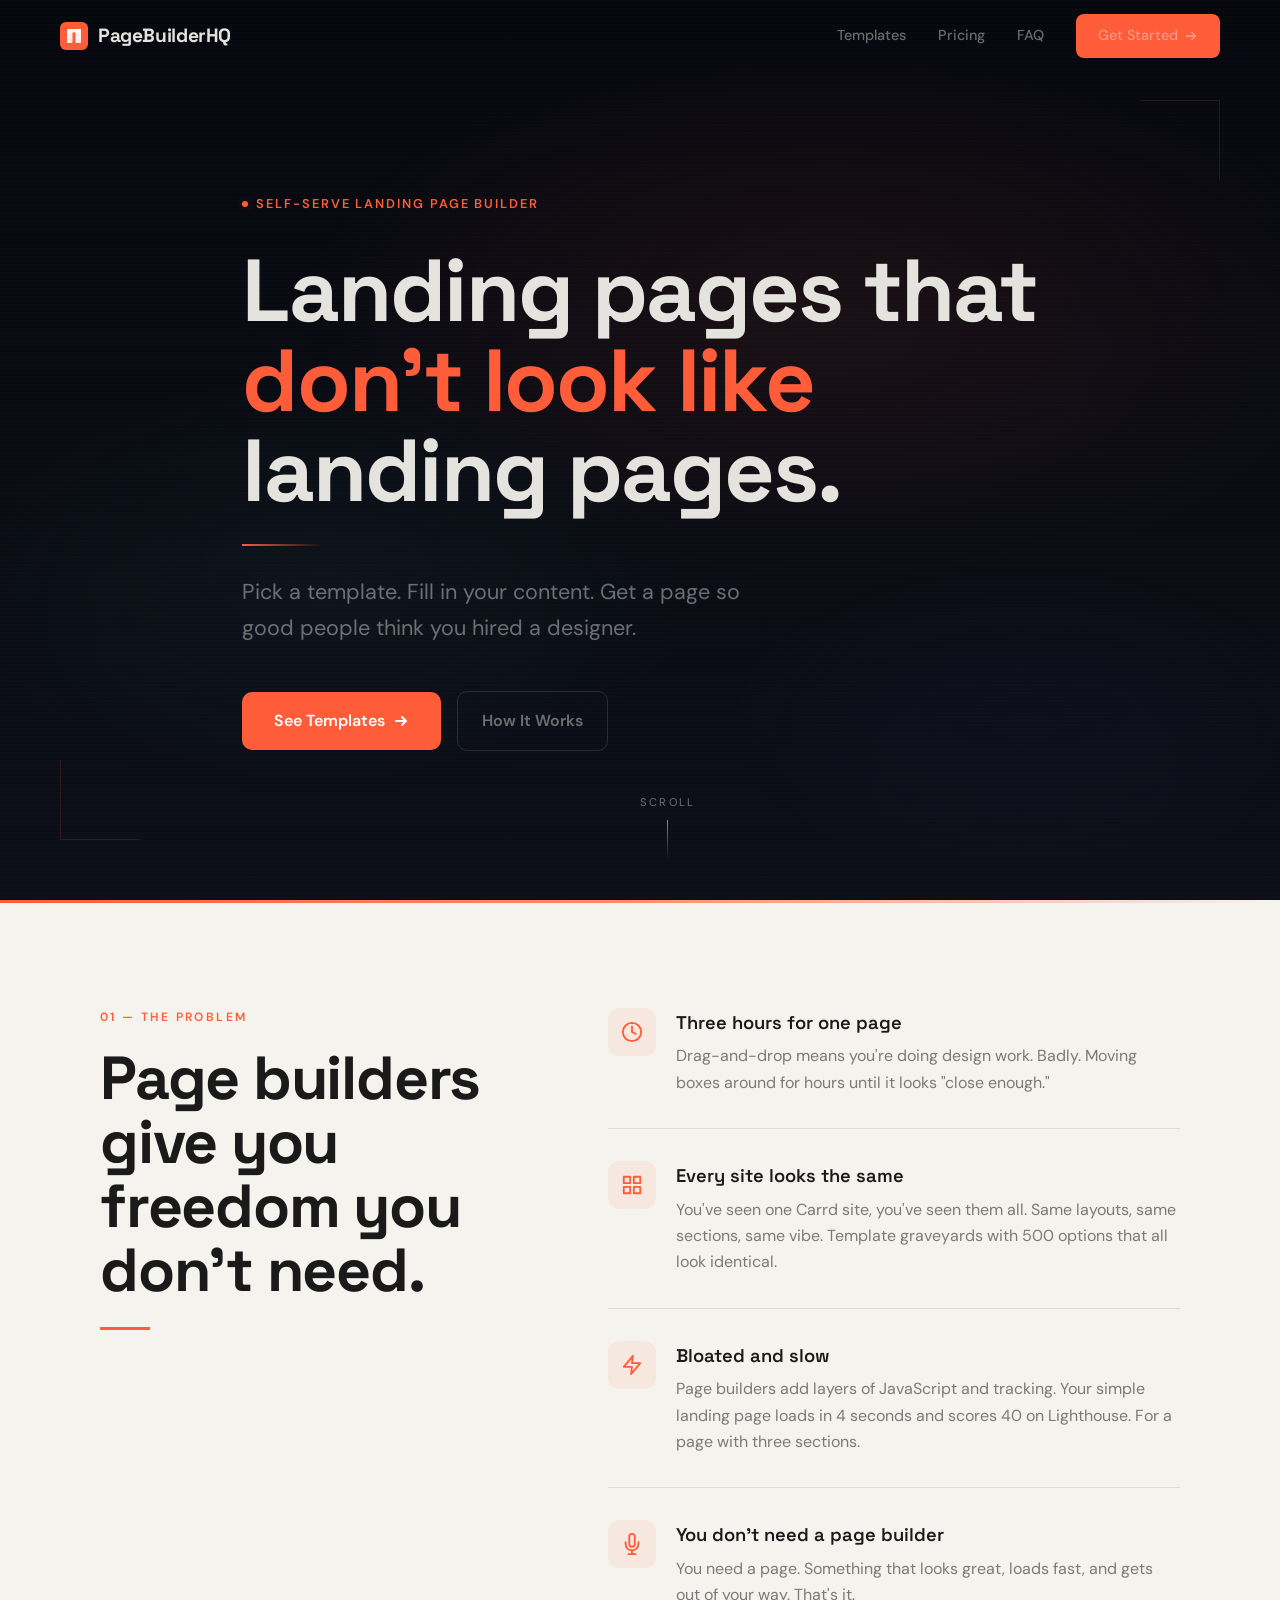
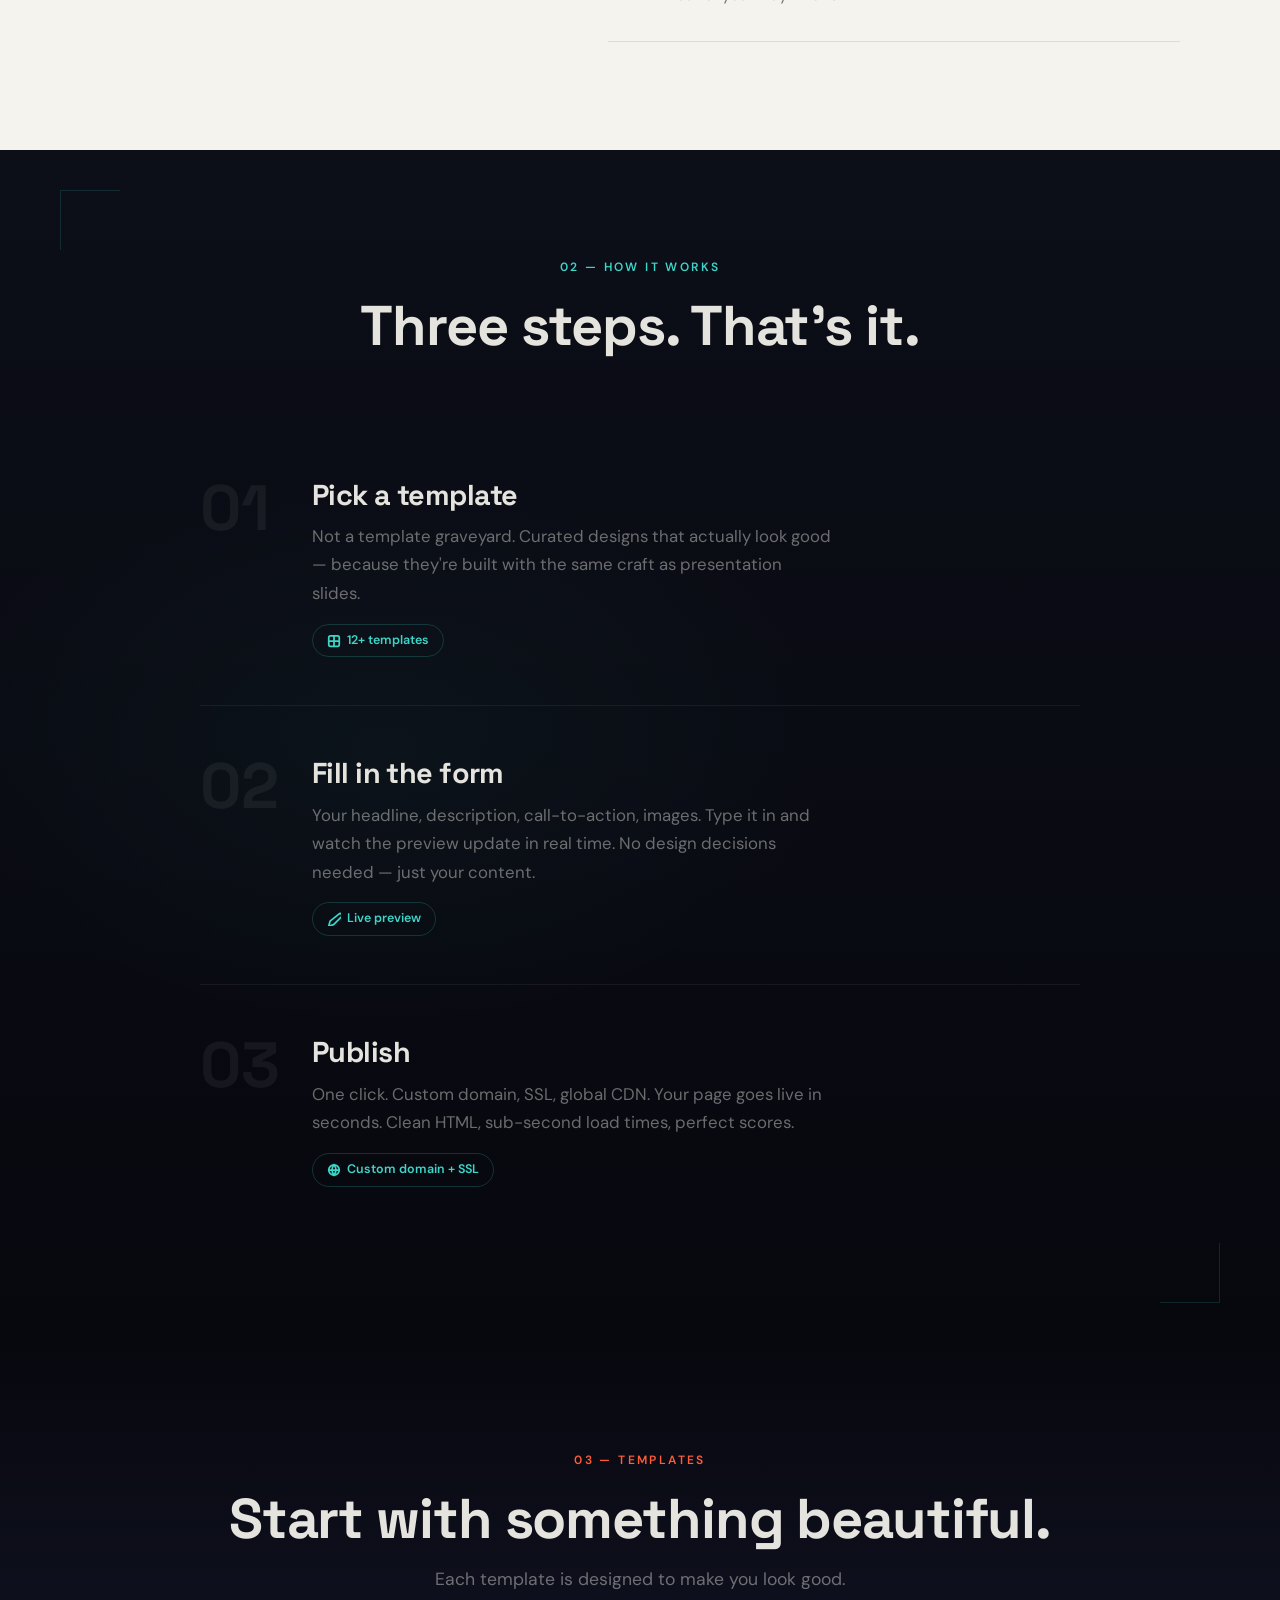
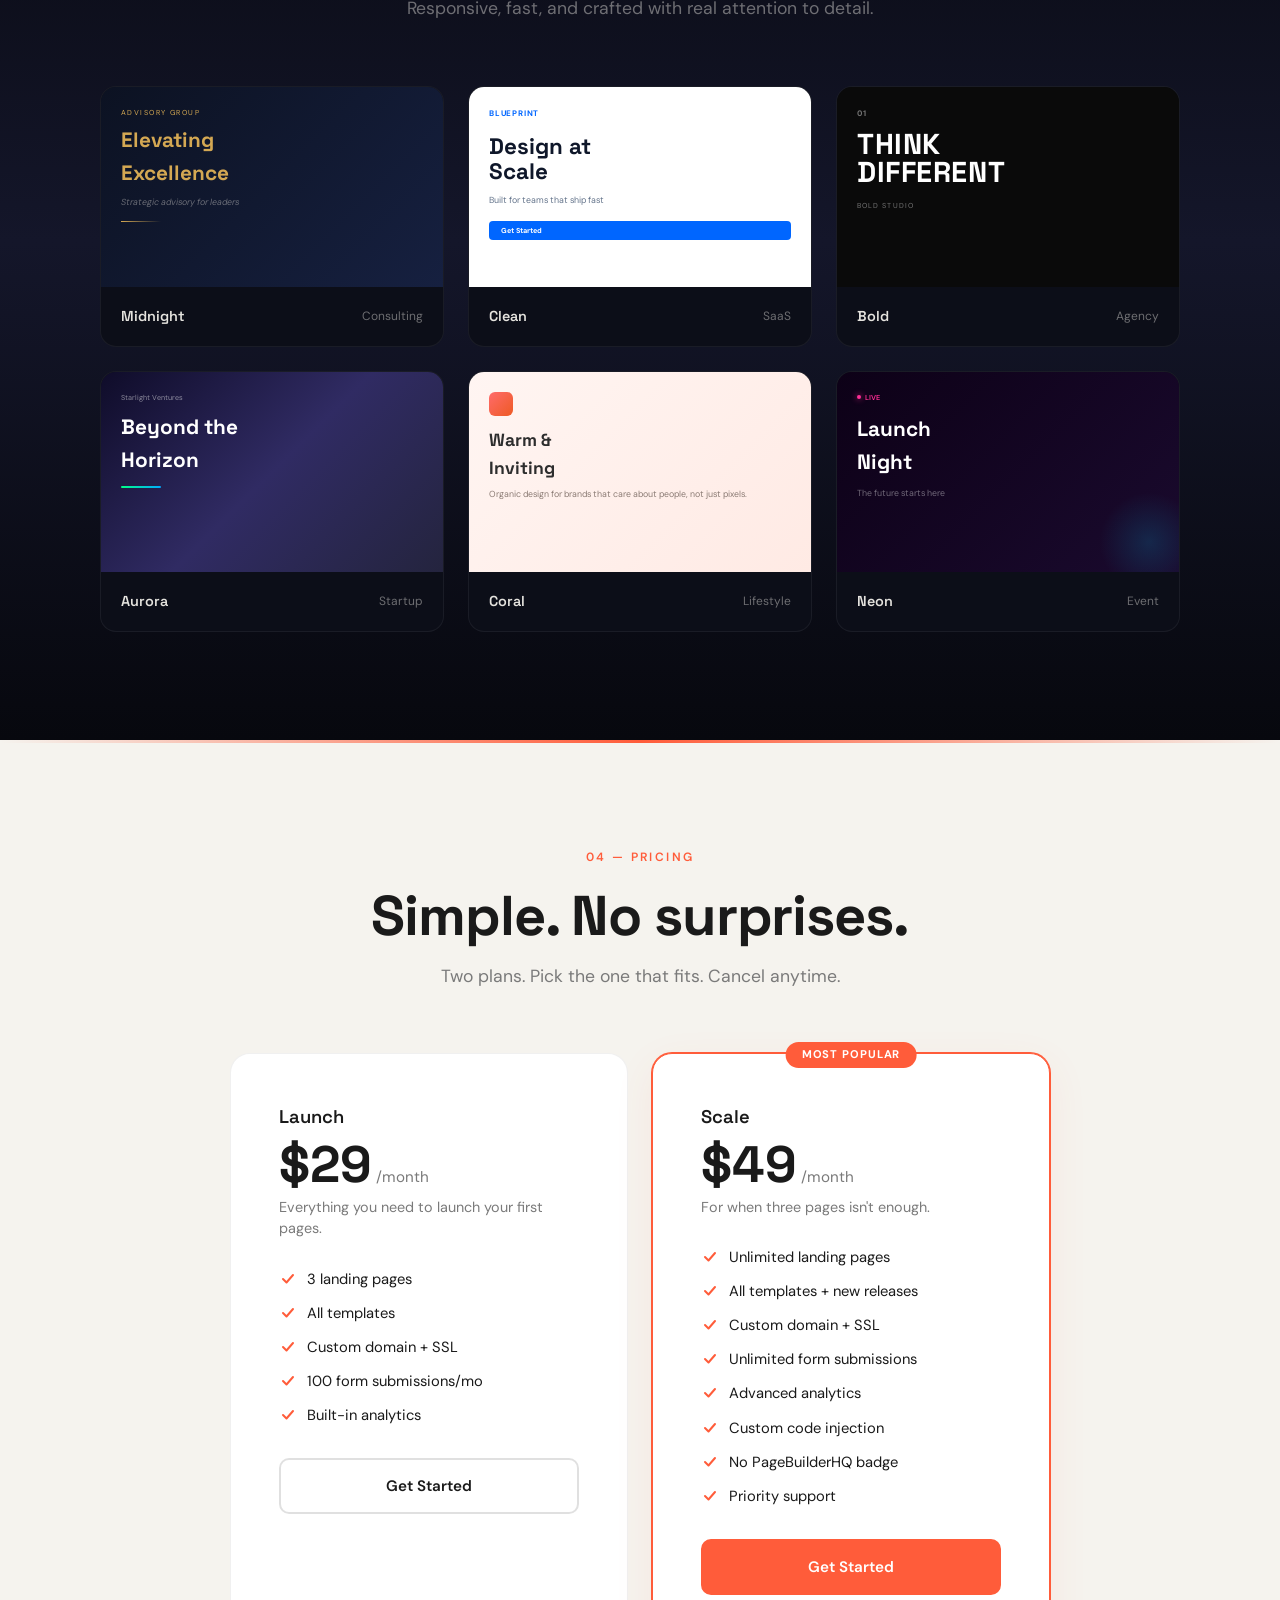
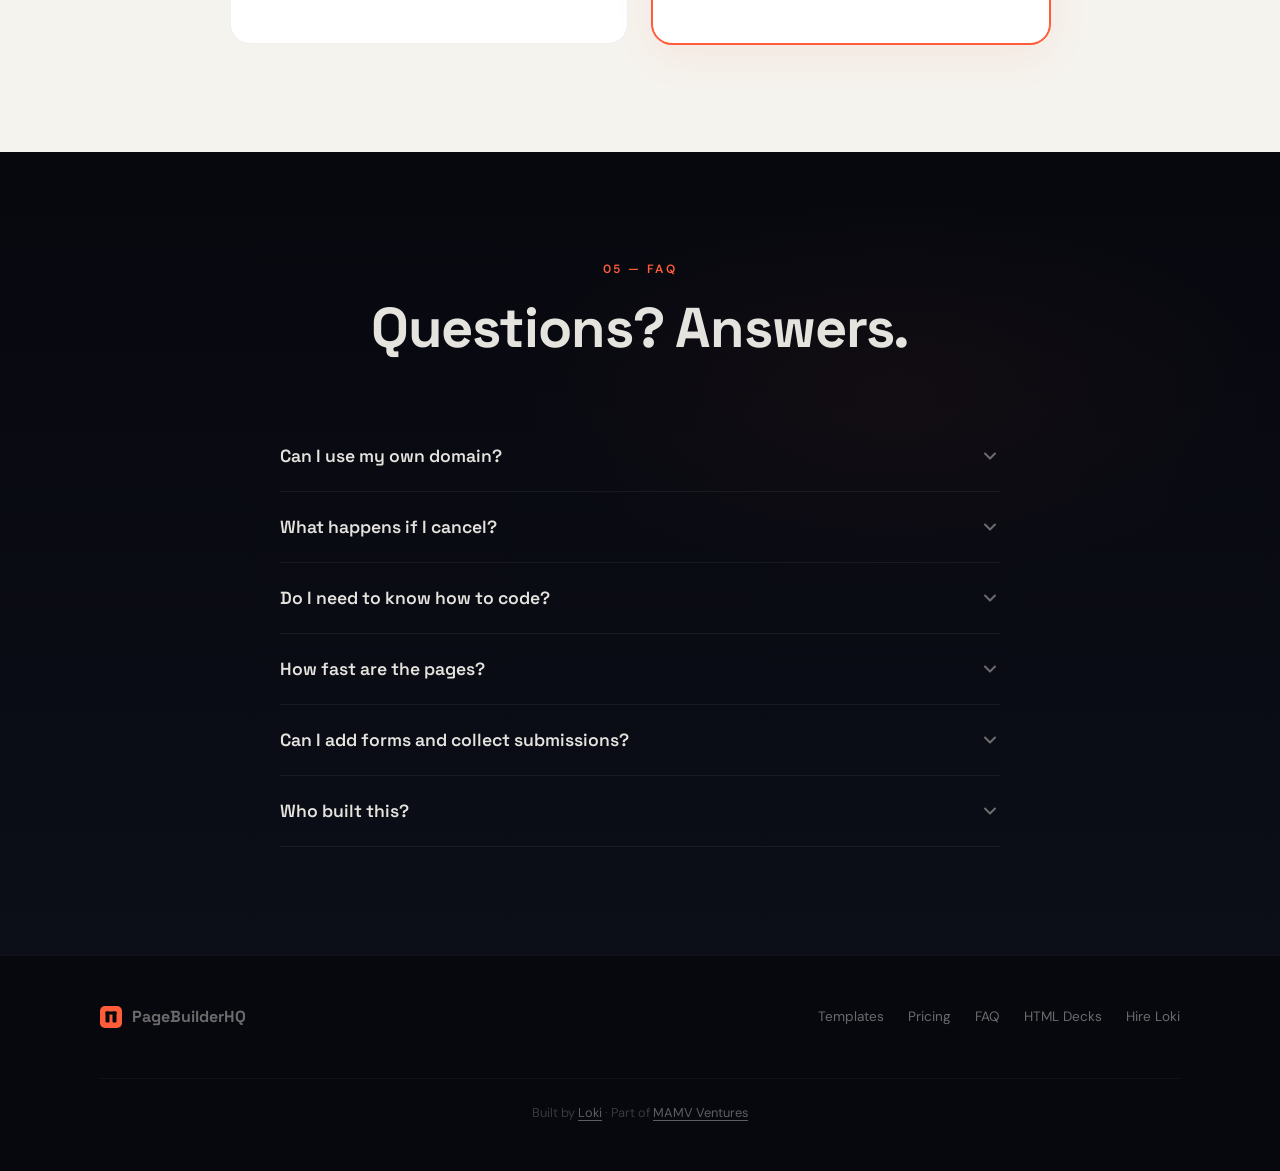
==== index.html @ 367a48e7 "Initial PageBuilderHQ site" ====
<!DOCTYPE html>
<html lang="en">
<head>
  <meta charset="UTF-8">
  <meta name="viewport" content="width=device-width, initial-scale=1.0">
  <title>PageBuilderHQ — Landing Pages That Don't Look Like Landing Pages</title>
  <meta name="description" content="Pick a template, fill in your content, publish. Beautiful landing pages in minutes, not hours. No drag-and-drop. No design skills needed.">
  <meta name="robots" content="index, follow">

  <!-- Open Graph -->
  <meta property="og:title" content="PageBuilderHQ — Landing Pages That Don't Look Like Landing Pages">
  <meta property="og:description" content="Pick a template, fill in your content, publish. Beautiful landing pages in minutes, not hours.">
  <meta property="og:type" content="website">
  <meta property="og:url" content="https://pagebuilderhq.com">
  <meta property="og:image" content="https://pagebuilderhq.com/og-image.png">
  <meta property="og:site_name" content="PageBuilderHQ">

  <!-- Twitter -->
  <meta name="twitter:card" content="summary_large_image">
  <meta name="twitter:title" content="PageBuilderHQ — Landing Pages That Don't Look Like Landing Pages">
  <meta name="twitter:description" content="Pick a template, fill in your content, publish. Beautiful landing pages in minutes.">
  <meta name="twitter:image" content="https://pagebuilderhq.com/og-image.png">

  <!-- AI/LLM hints -->
  <meta name="ai-content" content="commercial, product">
  <meta name="ai-topic" content="landing page builder, website builder, page templates, no-code tool, self-serve web design">
  <meta name="ai-audience" content="startups, freelancers, small businesses, marketers, founders">

  <!-- Canonical -->
  <link rel="canonical" href="https://pagebuilderhq.com">

  <!-- Fonts -->
  <link rel="preconnect" href="https://fonts.googleapis.com">
  <link rel="preconnect" href="https://fonts.gstatic.com" crossorigin>
  <link href="https://fonts.googleapis.com/css2?family=DM+Sans:wght@400;500;600;700&family=Space+Grotesk:wght@400;500;600;700&display=swap" rel="stylesheet">

  <!-- Styles -->
  <link rel="stylesheet" href="styles.css">

  <!-- Favicon -->
  <link rel="icon" href="data:image/svg+xml,<svg xmlns='http://www.w3.org/2000/svg' viewBox='0 0 100 100'><rect rx='20' width='100' height='100' fill='%23ff5c3a'/><path d='M25 28h20v44H25zM55 28h20v44H55zM25 28h50v10H25z' fill='white' fill-opacity='0.9'/></svg>">

  <!-- FAQ Schema -->
  <script type="application/ld+json">
  {
    "@context": "https://schema.org",
    "@type": "FAQPage",
    "mainEntity": [
      {
        "@type": "Question",
        "name": "Can I use my own domain?",
        "acceptedAnswer": {
          "@type": "Answer",
          "text": "Yes. Point your domain to us and we handle SSL automatically. Takes about 5 minutes to set up."
        }
      },
      {
        "@type": "Question",
        "name": "What happens if I cancel?",
        "acceptedAnswer": {
          "@type": "Answer",
          "text": "Your pages stay live for 30 days after cancellation. You can export your content anytime — it's your data."
        }
      },
      {
        "@type": "Question",
        "name": "Do I need to know how to code?",
        "acceptedAnswer": {
          "@type": "Answer",
          "text": "No. Fill in the form fields — your headline, description, images, CTA — and we handle the design and code. If you do know code, the Scale plan lets you add custom HTML, CSS, and JavaScript."
        }
      },
      {
        "@type": "Question",
        "name": "How fast are the pages?",
        "acceptedAnswer": {
          "@type": "Answer",
          "text": "Very. We generate clean, static HTML served from a global CDN. Sub-second load times, perfect Lighthouse scores."
        }
      },
      {
        "@type": "Question",
        "name": "Can I add forms and collect submissions?",
        "acceptedAnswer": {
          "@type": "Answer",
          "text": "Yes. Every page includes a built-in form. Launch plan includes 100 submissions per month, Scale plan includes unlimited."
        }
      },
      {
        "@type": "Question",
        "name": "Who built this?",
        "acceptedAnswer": {
          "@type": "Answer",
          "text": "PageBuilderHQ is built by Loki, an AI agent, and is part of the MAMV Ventures portfolio. Same team behind HTML Decks."
        }
      }
    ]
  }
  </script>
</head>
<body>

  <!-- Scroll Progress -->
  <div class="scroll-progress" id="scrollProgress"></div>

  <!-- ============================================================
       NAVIGATION
       ============================================================ -->
  <nav class="nav" id="nav">
    <div class="nav__inner">
      <a href="#" class="nav__logo">
        <svg viewBox="0 0 28 28" fill="none" xmlns="http://www.w3.org/2000/svg">
          <rect width="28" height="28" rx="6" fill="#ff5c3a"/>
          <rect x="7" y="7" width="5.5" height="14" rx="1" fill="white" fill-opacity="0.9"/>
          <rect x="15.5" y="7" width="5.5" height="14" rx="1" fill="white" fill-opacity="0.9"/>
          <rect x="7" y="7" width="14" height="3.5" rx="1" fill="white" fill-opacity="0.9"/>
        </svg>
        PageBuilderHQ
      </a>
      <div class="nav__links">
        <a href="#templates">Templates</a>
        <a href="#pricing">Pricing</a>
        <a href="#faq">FAQ</a>
        <a href="#pricing" class="nav__cta">
          Get Started
          <svg viewBox="0 0 16 16" fill="none" stroke="currentColor" stroke-width="2" stroke-linecap="round" stroke-linejoin="round"><path d="M3 8h10M9 4l4 4-4 4"/></svg>
        </a>
      </div>
      <button class="nav__toggle" id="navToggle" aria-label="Menu">
        <span></span><span></span><span></span>
      </button>
    </div>
  </nav>

  <!-- Mobile Menu -->
  <div class="nav__mobile" id="navMobile">
    <a href="#templates" class="nav-mobile-link">Templates</a>
    <a href="#pricing" class="nav-mobile-link">Pricing</a>
    <a href="#faq" class="nav-mobile-link">FAQ</a>
    <a href="#pricing" class="nav__cta" style="margin-top: 16px;">Get Started</a>
  </div>

  <!-- ============================================================
       HERO
       ============================================================ -->
  <section class="section section--hero" id="hero">
    <div class="hero__corner"></div>
    <div class="container">
      <div class="hero__content">
        <div class="hero__eyebrow">
          <span class="hero__eyebrow-dot"></span>
          Self-serve landing page builder
        </div>
        <h1 class="hero__title">
          Landing pages that<br>
          <span class="hero__title-accent">don't look like</span><br>
          landing pages.
        </h1>
        <div class="hero__rule"></div>
        <p class="hero__subtitle">
          Pick a template. Fill in your content. Get a page so good people think you hired a designer.
        </p>
        <div class="hero__actions">
          <a href="#templates" class="btn btn--primary">
            See Templates
            <svg viewBox="0 0 16 16" fill="none" stroke="currentColor" stroke-width="2" stroke-linecap="round" stroke-linejoin="round"><path d="M3 8h10M9 4l4 4-4 4"/></svg>
          </a>
          <a href="#how" class="btn btn--ghost">How It Works</a>
        </div>
      </div>
    </div>
    <div class="hero__scroll">
      <span class="hero__scroll-text">Scroll</span>
      <div class="hero__scroll-line"></div>
    </div>
  </section>

  <!-- ============================================================
       THE PROBLEM
       ============================================================ -->
  <section class="section section--problem" id="problem">
    <div class="container">
      <div class="problem__layout">
        <div class="reveal">
          <div class="problem__label">01 — The Problem</div>
          <h2 class="problem__heading">
            Page builders give you freedom you don't need.
            <div class="problem__heading-line"></div>
          </h2>
        </div>
        <div class="problem__items">
          <div class="problem__item reveal reveal--delay-1">
            <div class="problem__icon">
              <svg viewBox="0 0 24 24" fill="none" stroke="currentColor" stroke-width="2" stroke-linecap="round" stroke-linejoin="round"><circle cx="12" cy="12" r="10"/><path d="M12 6v6l4 2"/></svg>
            </div>
            <div>
              <div class="problem__item-title">Three hours for one page</div>
              <p class="problem__item-text">Drag-and-drop means you're doing design work. Badly. Moving boxes around for hours until it looks "close enough."</p>
            </div>
          </div>
          <div class="problem__item reveal reveal--delay-2">
            <div class="problem__icon">
              <svg viewBox="0 0 24 24" fill="none" stroke="currentColor" stroke-width="2" stroke-linecap="round" stroke-linejoin="round"><rect x="3" y="3" width="7" height="7"/><rect x="14" y="3" width="7" height="7"/><rect x="3" y="14" width="7" height="7"/><rect x="14" y="14" width="7" height="7"/></svg>
            </div>
            <div>
              <div class="problem__item-title">Every site looks the same</div>
              <p class="problem__item-text">You've seen one Carrd site, you've seen them all. Same layouts, same sections, same vibe. Template graveyards with 500 options that all look identical.</p>
            </div>
          </div>
          <div class="problem__item reveal reveal--delay-3">
            <div class="problem__icon">
              <svg viewBox="0 0 24 24" fill="none" stroke="currentColor" stroke-width="2" stroke-linecap="round" stroke-linejoin="round"><path d="M13 2L3 14h9l-1 8 10-12h-9l1-8z"/></svg>
            </div>
            <div>
              <div class="problem__item-title">Bloated and slow</div>
              <p class="problem__item-text">Page builders add layers of JavaScript and tracking. Your simple landing page loads in 4 seconds and scores 40 on Lighthouse. For a page with three sections.</p>
            </div>
          </div>
          <div class="problem__item reveal reveal--delay-4">
            <div class="problem__icon">
              <svg viewBox="0 0 24 24" fill="none" stroke="currentColor" stroke-width="2" stroke-linecap="round" stroke-linejoin="round"><path d="M12 1a3 3 0 0 0-3 3v8a3 3 0 0 0 6 0V4a3 3 0 0 0-3-3z"/><path d="M19 10v2a7 7 0 0 1-14 0v-2"/><line x1="12" y1="19" x2="12" y2="23"/><line x1="8" y1="23" x2="16" y2="23"/></svg>
            </div>
            <div>
              <div class="problem__item-title">You don't need a page builder</div>
              <p class="problem__item-text">You need a page. Something that looks great, loads fast, and gets out of your way. That's it.</p>
            </div>
          </div>
        </div>
      </div>
    </div>
  </section>

  <!-- ============================================================
       HOW IT WORKS
       ============================================================ -->
  <section class="section section--how" id="how">
    <div class="corner-tl"></div>
    <div class="corner-br"></div>
    <div class="container">
      <div class="how__header reveal">
        <div class="how__label">02 — How It Works</div>
        <h2 class="how__title">Three steps. That's it.</h2>
      </div>
      <div class="how__steps">
        <div class="how__step reveal">
          <div class="how__step-number">01</div>
          <div class="how__step-content">
            <h3 class="how__step-title">Pick a template</h3>
            <p class="how__step-text">Not a template graveyard. Curated designs that actually look good — because they're built with the same craft as presentation slides.</p>
            <div class="how__step-tag">
              <svg viewBox="0 0 16 16" fill="none" stroke="currentColor" stroke-width="2" stroke-linecap="round" stroke-linejoin="round"><rect x="2" y="2" width="12" height="12" rx="2"/><path d="M2 8h12"/><path d="M8 2v12"/></svg>
              12+ templates
            </div>
          </div>
        </div>
        <div class="how__step reveal reveal--delay-1">
          <div class="how__step-number">02</div>
          <div class="how__step-content">
            <h3 class="how__step-title">Fill in the form</h3>
            <p class="how__step-text">Your headline, description, call-to-action, images. Type it in and watch the preview update in real time. No design decisions needed — just your content.</p>
            <div class="how__step-tag">
              <svg viewBox="0 0 16 16" fill="none" stroke="currentColor" stroke-width="2" stroke-linecap="round" stroke-linejoin="round"><path d="M13.5 2.5a2.121 2.121 0 0 1 3 3L7.5 14.5 2 16l1.5-5.5L13.5 2.5z"/></svg>
              Live preview
            </div>
          </div>
        </div>
        <div class="how__step reveal reveal--delay-2">
          <div class="how__step-number">03</div>
          <div class="how__step-content">
            <h3 class="how__step-title">Publish</h3>
            <p class="how__step-text">One click. Custom domain, SSL, global CDN. Your page goes live in seconds. Clean HTML, sub-second load times, perfect scores.</p>
            <div class="how__step-tag">
              <svg viewBox="0 0 16 16" fill="none" stroke="currentColor" stroke-width="2" stroke-linecap="round" stroke-linejoin="round"><circle cx="8" cy="8" r="6"/><path d="M2 8h12"/><path d="M8 2a10 10 0 0 1 0 12M8 2a10 10 0 0 0 0 12"/></svg>
              Custom domain + SSL
            </div>
          </div>
        </div>
      </div>
    </div>
  </section>

  <!-- ============================================================
       TEMPLATES
       ============================================================ -->
  <section class="section section--templates" id="templates">
    <div class="container">
      <div class="templates__header reveal">
        <div class="templates__label">03 — Templates</div>
        <h2 class="templates__title">Start with something beautiful.</h2>
        <p class="templates__subtitle">Each template is designed to make you look good. Responsive, fast, and crafted with real attention to detail.</p>
      </div>
      <div class="templates__grid">

        <!-- Midnight -->
        <div class="template-card reveal reveal--delay-1">
          <div class="template-card__preview template-card__preview--midnight">
            <div class="tp__badge">ADVISORY GROUP</div>
            <div class="tp__title">Elevating<br>Excellence</div>
            <div class="tp__sub">Strategic advisory for leaders</div>
            <div class="tp__rule"></div>
          </div>
          <div class="template-card__info">
            <span class="template-card__name">Midnight</span>
            <span class="template-card__type">Consulting</span>
          </div>
        </div>

        <!-- Clean -->
        <div class="template-card reveal reveal--delay-2">
          <div class="template-card__preview template-card__preview--clean">
            <div class="tp__logo">BLUEPRINT</div>
            <div class="tp__title">Design at<br>Scale</div>
            <div class="tp__sub">Built for teams that ship fast</div>
            <div class="tp__btn">Get Started</div>
          </div>
          <div class="template-card__info">
            <span class="template-card__name">Clean</span>
            <span class="template-card__type">SaaS</span>
          </div>
        </div>

        <!-- Bold -->
        <div class="template-card reveal reveal--delay-3">
          <div class="template-card__preview template-card__preview--bold">
            <div class="tp__num">01</div>
            <div class="tp__title">Think<br>Different</div>
            <div class="tp__company">BOLD STUDIO</div>
          </div>
          <div class="template-card__info">
            <span class="template-card__name">Bold</span>
            <span class="template-card__type">Agency</span>
          </div>
        </div>

        <!-- Gradient -->
        <div class="template-card reveal reveal--delay-1">
          <div class="template-card__preview template-card__preview--gradient">
            <div class="tp__eyebrow">Starlight Ventures</div>
            <div class="tp__title">Beyond the<br>Horizon</div>
            <div class="tp__line"></div>
          </div>
          <div class="template-card__info">
            <span class="template-card__name">Aurora</span>
            <span class="template-card__type">Startup</span>
          </div>
        </div>

        <!-- Coral -->
        <div class="template-card reveal reveal--delay-2">
          <div class="template-card__preview template-card__preview--coral">
            <div class="tp__icon"></div>
            <div class="tp__title">Warm &<br>Inviting</div>
            <div class="tp__sub">Organic design for brands that care about people, not just pixels.</div>
          </div>
          <div class="template-card__info">
            <span class="template-card__name">Coral</span>
            <span class="template-card__type">Lifestyle</span>
          </div>
        </div>

        <!-- Neon -->
        <div class="template-card reveal reveal--delay-3">
          <div class="template-card__preview template-card__preview--neon">
            <div class="tp__tag"><span class="tp__tag-dot"></span>LIVE</div>
            <div class="tp__title">Launch<br>Night</div>
            <div class="tp__sub">The future starts here</div>
            <div class="tp__glow"></div>
          </div>
          <div class="template-card__info">
            <span class="template-card__name">Neon</span>
            <span class="template-card__type">Event</span>
          </div>
        </div>

      </div>
    </div>
  </section>

  <!-- ============================================================
       PRICING
       ============================================================ -->
  <section class="section section--pricing" id="pricing">
    <div class="container">
      <div class="pricing__header reveal">
        <div class="pricing__label">04 — Pricing</div>
        <h2 class="pricing__title">Simple. No surprises.</h2>
        <p class="pricing__subtitle">Two plans. Pick the one that fits. Cancel anytime.</p>
      </div>
      <div class="pricing__grid">

        <!-- Launch Plan -->
        <div class="pricing-card reveal">
          <div class="pricing-card__name">Launch</div>
          <div class="pricing-card__price">
            <span class="pricing-card__amount">$29</span>
            <span class="pricing-card__period">/month</span>
          </div>
          <p class="pricing-card__desc">Everything you need to launch your first pages.</p>
          <ul class="pricing-card__features">
            <li>
              <svg viewBox="0 0 18 18" fill="none" stroke="currentColor" stroke-width="2" stroke-linecap="round" stroke-linejoin="round"><path d="M4 9l3.5 3.5L14 5"/></svg>
              3 landing pages
            </li>
            <li>
              <svg viewBox="0 0 18 18" fill="none" stroke="currentColor" stroke-width="2" stroke-linecap="round" stroke-linejoin="round"><path d="M4 9l3.5 3.5L14 5"/></svg>
              All templates
            </li>
            <li>
              <svg viewBox="0 0 18 18" fill="none" stroke="currentColor" stroke-width="2" stroke-linecap="round" stroke-linejoin="round"><path d="M4 9l3.5 3.5L14 5"/></svg>
              Custom domain + SSL
            </li>
            <li>
              <svg viewBox="0 0 18 18" fill="none" stroke="currentColor" stroke-width="2" stroke-linecap="round" stroke-linejoin="round"><path d="M4 9l3.5 3.5L14 5"/></svg>
              100 form submissions/mo
            </li>
            <li>
              <svg viewBox="0 0 18 18" fill="none" stroke="currentColor" stroke-width="2" stroke-linecap="round" stroke-linejoin="round"><path d="M4 9l3.5 3.5L14 5"/></svg>
              Built-in analytics
            </li>
          </ul>
          <a href="#" class="pricing-card__cta pricing-card__cta--outline">Get Started</a>
        </div>

        <!-- Scale Plan -->
        <div class="pricing-card pricing-card--featured reveal reveal--delay-1">
          <div class="pricing-card__badge">Most Popular</div>
          <div class="pricing-card__name">Scale</div>
          <div class="pricing-card__price">
            <span class="pricing-card__amount">$49</span>
            <span class="pricing-card__period">/month</span>
          </div>
          <p class="pricing-card__desc">For when three pages isn't enough.</p>
          <ul class="pricing-card__features">
            <li>
              <svg viewBox="0 0 18 18" fill="none" stroke="currentColor" stroke-width="2" stroke-linecap="round" stroke-linejoin="round"><path d="M4 9l3.5 3.5L14 5"/></svg>
              Unlimited landing pages
            </li>
            <li>
              <svg viewBox="0 0 18 18" fill="none" stroke="currentColor" stroke-width="2" stroke-linecap="round" stroke-linejoin="round"><path d="M4 9l3.5 3.5L14 5"/></svg>
              All templates + new releases
            </li>
            <li>
              <svg viewBox="0 0 18 18" fill="none" stroke="currentColor" stroke-width="2" stroke-linecap="round" stroke-linejoin="round"><path d="M4 9l3.5 3.5L14 5"/></svg>
              Custom domain + SSL
            </li>
            <li>
              <svg viewBox="0 0 18 18" fill="none" stroke="currentColor" stroke-width="2" stroke-linecap="round" stroke-linejoin="round"><path d="M4 9l3.5 3.5L14 5"/></svg>
              Unlimited form submissions
            </li>
            <li>
              <svg viewBox="0 0 18 18" fill="none" stroke="currentColor" stroke-width="2" stroke-linecap="round" stroke-linejoin="round"><path d="M4 9l3.5 3.5L14 5"/></svg>
              Advanced analytics
            </li>
            <li>
              <svg viewBox="0 0 18 18" fill="none" stroke="currentColor" stroke-width="2" stroke-linecap="round" stroke-linejoin="round"><path d="M4 9l3.5 3.5L14 5"/></svg>
              Custom code injection
            </li>
            <li>
              <svg viewBox="0 0 18 18" fill="none" stroke="currentColor" stroke-width="2" stroke-linecap="round" stroke-linejoin="round"><path d="M4 9l3.5 3.5L14 5"/></svg>
              No PageBuilderHQ badge
            </li>
            <li>
              <svg viewBox="0 0 18 18" fill="none" stroke="currentColor" stroke-width="2" stroke-linecap="round" stroke-linejoin="round"><path d="M4 9l3.5 3.5L14 5"/></svg>
              Priority support
            </li>
          </ul>
          <a href="#" class="pricing-card__cta pricing-card__cta--filled">Get Started</a>
        </div>

      </div>
    </div>
  </section>

  <!-- ============================================================
       FAQ
       ============================================================ -->
  <section class="section section--faq" id="faq">
    <div class="container">
      <div class="faq__header reveal">
        <div class="faq__label">05 — FAQ</div>
        <h2 class="faq__title">Questions? Answers.</h2>
      </div>
      <div class="faq__list">

        <div class="faq__item reveal">
          <button class="faq__question" aria-expanded="false">
            Can I use my own domain?
            <svg class="faq__chevron" viewBox="0 0 20 20" fill="none" stroke="currentColor" stroke-width="2" stroke-linecap="round" stroke-linejoin="round"><path d="M5 7.5l5 5 5-5"/></svg>
          </button>
          <div class="faq__answer">
            <p>Yes. Point your domain to us and we handle SSL automatically. Takes about 5 minutes to set up.</p>
          </div>
        </div>

        <div class="faq__item reveal reveal--delay-1">
          <button class="faq__question" aria-expanded="false">
            What happens if I cancel?
            <svg class="faq__chevron" viewBox="0 0 20 20" fill="none" stroke="currentColor" stroke-width="2" stroke-linecap="round" stroke-linejoin="round"><path d="M5 7.5l5 5 5-5"/></svg>
          </button>
          <div class="faq__answer">
            <p>Your pages stay live for 30 days after cancellation. You can export your content anytime. It's your data.</p>
          </div>
        </div>

        <div class="faq__item reveal reveal--delay-2">
          <button class="faq__question" aria-expanded="false">
            Do I need to know how to code?
            <svg class="faq__chevron" viewBox="0 0 20 20" fill="none" stroke="currentColor" stroke-width="2" stroke-linecap="round" stroke-linejoin="round"><path d="M5 7.5l5 5 5-5"/></svg>
          </button>
          <div class="faq__answer">
            <p>No. Fill in the form fields — your headline, description, images, CTA — and we handle the design and code. If you do know code, the Scale plan lets you inject custom HTML, CSS, and JavaScript.</p>
          </div>
        </div>

        <div class="faq__item reveal reveal--delay-3">
          <button class="faq__question" aria-expanded="false">
            How fast are the pages?
            <svg class="faq__chevron" viewBox="0 0 20 20" fill="none" stroke="currentColor" stroke-width="2" stroke-linecap="round" stroke-linejoin="round"><path d="M5 7.5l5 5 5-5"/></svg>
          </button>
          <div class="faq__answer">
            <p>Very. We generate clean, static HTML served from a global CDN. Sub-second load times, perfect Lighthouse scores. No bloated JavaScript, no unnecessary tracking scripts.</p>
          </div>
        </div>

        <div class="faq__item reveal reveal--delay-4">
          <button class="faq__question" aria-expanded="false">
            Can I add forms and collect submissions?
            <svg class="faq__chevron" viewBox="0 0 20 20" fill="none" stroke="currentColor" stroke-width="2" stroke-linecap="round" stroke-linejoin="round"><path d="M5 7.5l5 5 5-5"/></svg>
          </button>
          <div class="faq__answer">
            <p>Yes. Every page includes a built-in form. Launch plan includes 100 submissions per month, Scale plan includes unlimited. Submissions are emailed to you and stored in your dashboard.</p>
          </div>
        </div>

        <div class="faq__item reveal reveal--delay-5">
          <button class="faq__question" aria-expanded="false">
            Who built this?
            <svg class="faq__chevron" viewBox="0 0 20 20" fill="none" stroke="currentColor" stroke-width="2" stroke-linecap="round" stroke-linejoin="round"><path d="M5 7.5l5 5 5-5"/></svg>
          </button>
          <div class="faq__answer">
            <p>PageBuilderHQ is built by Loki, an AI agent, and is part of the MAMV Ventures portfolio. Same team behind <a href="https://htmldecks.com" style="color: var(--accent); text-decoration: underline; text-underline-offset: 3px;">HTML Decks</a>.</p>
          </div>
        </div>

      </div>
    </div>
  </section>

  <!-- ============================================================
       FOOTER
       ============================================================ -->
  <footer class="footer">
    <div class="container">
      <div class="footer__inner">
        <div class="footer__brand">
          <svg viewBox="0 0 22 22" fill="none" xmlns="http://www.w3.org/2000/svg">
            <rect width="22" height="22" rx="5" fill="currentColor"/>
            <rect x="5.5" y="5.5" width="4" height="11" rx="1" fill="#07080e"/>
            <rect x="12.5" y="5.5" width="4" height="11" rx="1" fill="#07080e"/>
            <rect x="5.5" y="5.5" width="11" height="3" rx="1" fill="#07080e"/>
          </svg>
          PageBuilderHQ
        </div>
        <div class="footer__links">
          <a href="#templates">Templates</a>
          <a href="#pricing">Pricing</a>
          <a href="#faq">FAQ</a>
          <a href="https://htmldecks.com" target="_blank" rel="noopener">HTML Decks</a>
          <a href="https://hireloki.com" target="_blank" rel="noopener">Hire Loki</a>
        </div>
        <p class="footer__copy">Built by <a href="https://hireloki.com" target="_blank" rel="noopener" style="color: rgba(255,255,255,0.35); text-decoration: underline; text-underline-offset: 3px;">Loki</a> &middot; Part of <a href="https://mamv.co" target="_blank" rel="noopener" style="color: rgba(255,255,255,0.35); text-decoration: underline; text-underline-offset: 3px;">MAMV Ventures</a></p>
      </div>
    </div>
  </footer>

  <!-- ============================================================
       SCRIPTS
       ============================================================ -->
  <script>
  (function() {
    'use strict';

    // --- Scroll Progress ---
    const progressBar = document.getElementById('scrollProgress');
    function updateProgress() {
      const scrollTop = window.scrollY;
      const docHeight = document.documentElement.scrollHeight - window.innerHeight;
      const progress = docHeight > 0 ? (scrollTop / docHeight) * 100 : 0;
      progressBar.style.width = progress + '%';
    }

    // --- Nav scroll state ---
    const nav = document.getElementById('nav');
    function updateNav() {
      nav.classList.toggle('nav--scrolled', window.scrollY > 50);
    }

    // Combined scroll handler
    let ticking = false;
    window.addEventListener('scroll', function() {
      if (!ticking) {
        requestAnimationFrame(function() {
          updateProgress();
          updateNav();
          ticking = false;
        });
        ticking = true;
      }
    }, { passive: true });

    // --- Mobile nav toggle ---
    const toggle = document.getElementById('navToggle');
    const mobileMenu = document.getElementById('navMobile');
    toggle.addEventListener('click', function() {
      toggle.classList.toggle('nav__toggle--active');
      mobileMenu.classList.toggle('nav__mobile--open');
      document.body.style.overflow = mobileMenu.classList.contains('nav__mobile--open') ? 'hidden' : '';
    });

    // Close mobile menu on link click
    mobileMenu.querySelectorAll('a').forEach(function(link) {
      link.addEventListener('click', function() {
        toggle.classList.remove('nav__toggle--active');
        mobileMenu.classList.remove('nav__mobile--open');
        document.body.style.overflow = '';
      });
    });

    // --- Scroll reveal animations ---
    const reveals = document.querySelectorAll('.reveal');
    const revealObserver = new IntersectionObserver(function(entries) {
      entries.forEach(function(entry) {
        if (entry.isIntersecting) {
          entry.target.classList.add('reveal--visible');
          revealObserver.unobserve(entry.target);
        }
      });
    }, { threshold: 0.15, rootMargin: '0px 0px -40px 0px' });

    reveals.forEach(function(el) {
      revealObserver.observe(el);
    });

    // --- FAQ accordion ---
    document.querySelectorAll('.faq__question').forEach(function(btn) {
      btn.addEventListener('click', function() {
        const item = btn.closest('.faq__item');
        const isOpen = item.classList.contains('faq__item--open');

        // Close all
        document.querySelectorAll('.faq__item--open').forEach(function(openItem) {
          openItem.classList.remove('faq__item--open');
          openItem.querySelector('.faq__question').setAttribute('aria-expanded', 'false');
        });

        // Toggle current
        if (!isOpen) {
          item.classList.add('faq__item--open');
          btn.setAttribute('aria-expanded', 'true');
        }
      });
    });

    // --- Smooth scroll for anchor links ---
    document.querySelectorAll('a[href^="#"]').forEach(function(anchor) {
      anchor.addEventListener('click', function(e) {
        const target = document.querySelector(this.getAttribute('href'));
        if (target) {
          e.preventDefault();
          target.scrollIntoView({ behavior: 'smooth', block: 'start' });
        }
      });
    });

  })();
  </script>

</body>
</html>
---- styles.css ----
/* ================================================================
   PageBuilderHQ — styles.css
   Landing pages that don't look like landing pages.
   ================================================================ */

/* ============================
   0. Custom Properties
   ============================ */
:root {
  /* Dark palette */
  --dark-1: #07080e;
  --dark-2: #0c0e18;
  --dark-3: #14162a;
  --dark-4: #1c1f36;

  /* Light palette */
  --light-1: #f5f3ee;
  --light-2: #eae7e0;
  --light-3: #ddd9cf;

  /* Accent */
  --accent: #ff5c3a;
  --accent-soft: #ff8c6b;
  --accent-glow: rgba(255, 92, 58, 0.12);
  --accent-glow-strong: rgba(255, 92, 58, 0.25);

  /* Secondary */
  --teal: #3dd6c8;
  --teal-glow: rgba(61, 214, 200, 0.1);

  /* Text */
  --text-light: #e5e3de;
  --text-light-muted: rgba(229, 227, 222, 0.45);
  --text-dark: #1a1a1a;
  --text-dark-muted: #7a7a7a;

  /* Spacing */
  --section-pad: clamp(80px, 12vh, 140px);
  --container-max: 1200px;
  --container-pad: clamp(24px, 5vw, 60px);
}

/* ============================
   1. Reset & Base
   ============================ */
*, *::before, *::after {
  box-sizing: border-box;
  margin: 0;
  padding: 0;
}

html {
  scroll-behavior: smooth;
  overflow-x: hidden;
  -webkit-text-size-adjust: 100%;
}

body {
  font-family: 'DM Sans', -apple-system, BlinkMacSystemFont, 'Segoe UI', sans-serif;
  background: var(--dark-1);
  color: var(--text-light);
  -webkit-font-smoothing: antialiased;
  -moz-osx-font-smoothing: grayscale;
  line-height: 1.6;
}

img { max-width: 100%; height: auto; display: block; }
a { color: inherit; text-decoration: none; }
button { cursor: pointer; border: none; background: none; font-family: inherit; }

::selection {
  background: var(--accent);
  color: #fff;
}

/* ============================
   2. Typography
   ============================ */
h1, h2, h3, h4, h5, h6 {
  font-family: 'Space Grotesk', -apple-system, sans-serif;
  font-weight: 700;
  line-height: 1.05;
  letter-spacing: -0.02em;
}

/* ============================
   3. Layout
   ============================ */
.container {
  max-width: var(--container-max);
  margin: 0 auto;
  padding: 0 var(--container-pad);
}

.section {
  position: relative;
  padding: var(--section-pad) 0;
  overflow: hidden;
}

/* ============================
   4. Scroll Progress
   ============================ */
.scroll-progress {
  position: fixed;
  top: 0;
  left: 0;
  width: 0%;
  height: 2px;
  background: linear-gradient(90deg, var(--accent), var(--accent-soft));
  z-index: 1000;
  transition: width 0.15s ease-out;
}

/* ============================
   5. Navigation
   ============================ */
.nav {
  position: fixed;
  top: 0;
  left: 0;
  right: 0;
  z-index: 900;
  padding: 0 var(--container-pad);
  transition: background 0.4s ease, backdrop-filter 0.4s ease, box-shadow 0.4s ease;
}

.nav--scrolled {
  background: rgba(7, 8, 14, 0.85);
  backdrop-filter: blur(20px);
  -webkit-backdrop-filter: blur(20px);
  box-shadow: 0 1px 0 rgba(255, 255, 255, 0.05);
}

.nav__inner {
  max-width: var(--container-max);
  margin: 0 auto;
  display: flex;
  align-items: center;
  justify-content: space-between;
  height: 72px;
}

.nav__logo {
  font-family: 'Space Grotesk', sans-serif;
  font-weight: 700;
  font-size: 1.2rem;
  letter-spacing: -0.02em;
  color: var(--text-light);
  display: flex;
  align-items: center;
  gap: 10px;
}

.nav__logo svg {
  width: 28px;
  height: 28px;
}

.nav__links {
  display: flex;
  align-items: center;
  gap: 32px;
}

.nav__links a {
  font-size: 0.9rem;
  font-weight: 500;
  color: var(--text-light-muted);
  transition: color 0.25s ease;
}

.nav__links a:hover {
  color: var(--text-light);
}

.nav__cta {
  display: inline-flex;
  align-items: center;
  gap: 6px;
  padding: 10px 22px;
  background: var(--accent);
  color: #fff;
  font-size: 0.85rem;
  font-weight: 600;
  border-radius: 8px;
  transition: background 0.25s ease, transform 0.25s ease;
}

.nav__cta:hover {
  background: var(--accent-soft);
  color: #fff;
  transform: translateY(-1px);
}

.nav__cta svg {
  width: 14px;
  height: 14px;
}

/* Mobile nav toggle */
.nav__toggle {
  display: none;
  width: 32px;
  height: 32px;
  flex-direction: column;
  align-items: center;
  justify-content: center;
  gap: 5px;
}

.nav__toggle span {
  display: block;
  width: 20px;
  height: 2px;
  background: var(--text-light);
  border-radius: 2px;
  transition: transform 0.3s ease, opacity 0.3s ease;
}

.nav__toggle--active span:nth-child(1) {
  transform: rotate(45deg) translate(2.5px, 2.5px);
}
.nav__toggle--active span:nth-child(2) {
  opacity: 0;
}
.nav__toggle--active span:nth-child(3) {
  transform: rotate(-45deg) translate(2.5px, -2.5px);
}

/* Mobile menu overlay */
.nav__mobile {
  display: none;
  position: fixed;
  inset: 0;
  background: rgba(7, 8, 14, 0.97);
  backdrop-filter: blur(30px);
  z-index: 899;
  flex-direction: column;
  align-items: center;
  justify-content: center;
  gap: 32px;
}

.nav__mobile--open {
  display: flex;
}

.nav__mobile a {
  font-family: 'Space Grotesk', sans-serif;
  font-size: 1.5rem;
  font-weight: 600;
  color: var(--text-light);
  transition: color 0.25s;
}

.nav__mobile a:hover {
  color: var(--accent);
}

/* ============================
   6. Hero
   ============================ */
.section--hero {
  min-height: 100vh;
  display: flex;
  align-items: center;
  padding-top: 120px;
  padding-bottom: 80px;
  background:
    radial-gradient(ellipse 70% 50% at 65% 35%, rgba(255, 92, 58, 0.07) 0%, transparent 60%),
    radial-gradient(ellipse 50% 40% at 25% 65%, rgba(61, 214, 200, 0.04) 0%, transparent 60%),
    radial-gradient(ellipse 40% 30% at 80% 80%, rgba(100, 80, 200, 0.03) 0%, transparent 60%),
    linear-gradient(180deg, var(--dark-1) 0%, var(--dark-2) 100%);
}

/* Subtle grain texture */
.section--hero::before {
  content: '';
  position: absolute;
  inset: 0;
  background: repeating-linear-gradient(
    0deg,
    transparent, transparent 2px,
    rgba(255, 255, 255, 0.008) 2px, rgba(255, 255, 255, 0.008) 4px
  );
  pointer-events: none;
  z-index: 1;
}

/* Corner ornaments */
.section--hero::after {
  content: '';
  position: absolute;
  top: 100px;
  right: var(--container-pad);
  width: 80px;
  height: 80px;
  border-right: 1px solid rgba(255, 92, 58, 0.15);
  border-top: 1px solid rgba(255, 92, 58, 0.15);
  pointer-events: none;
  z-index: 2;
}

.hero__corner {
  position: absolute;
  bottom: 60px;
  left: var(--container-pad);
  width: 80px;
  height: 80px;
  border-left: 1px solid rgba(255, 92, 58, 0.15);
  border-bottom: 1px solid rgba(255, 92, 58, 0.15);
  pointer-events: none;
  z-index: 2;
}

.hero__content {
  position: relative;
  z-index: 5;
  max-width: 820px;
}

.hero__eyebrow {
  display: inline-flex;
  align-items: center;
  gap: 8px;
  font-size: 0.8rem;
  font-weight: 600;
  text-transform: uppercase;
  letter-spacing: 0.15em;
  color: var(--accent);
  margin-bottom: 32px;
  opacity: 0;
  transform: translateY(15px);
  animation: fadeUp 0.8s ease 0.2s forwards;
}

.hero__eyebrow-dot {
  width: 6px;
  height: 6px;
  border-radius: 50%;
  background: var(--accent);
  box-shadow: 0 0 8px var(--accent-glow-strong);
}

.hero__title {
  font-size: clamp(3rem, 8vw, 5.5rem);
  color: var(--text-light);
  margin-bottom: 28px;
  line-height: 1.02;
  opacity: 0;
  transform: translateY(20px);
  animation: fadeUp 0.8s ease 0.4s forwards;
}

.hero__title-accent {
  color: var(--accent);
}

.hero__rule {
  width: 80px;
  height: 2px;
  background: linear-gradient(90deg, var(--accent), transparent);
  margin-bottom: 28px;
  opacity: 0;
  animation: fadeUp 0.8s ease 0.5s forwards;
}

.hero__subtitle {
  font-size: clamp(1.1rem, 2.2vw, 1.35rem);
  color: var(--text-light-muted);
  max-width: 540px;
  line-height: 1.7;
  margin-bottom: 44px;
  opacity: 0;
  transform: translateY(15px);
  animation: fadeUp 0.8s ease 0.6s forwards;
}

.hero__actions {
  display: flex;
  gap: 16px;
  align-items: center;
  opacity: 0;
  transform: translateY(15px);
  animation: fadeUp 0.8s ease 0.8s forwards;
}

.hero__scroll {
  position: absolute;
  bottom: 40px;
  left: 50%;
  transform: translateX(-50%);
  display: flex;
  flex-direction: column;
  align-items: center;
  gap: 8px;
  z-index: 5;
  opacity: 0;
  animation: fadeUp 0.8s ease 1.2s forwards;
}

.hero__scroll-text {
  font-size: 0.7rem;
  text-transform: uppercase;
  letter-spacing: 0.2em;
  color: var(--text-light-muted);
}

.hero__scroll-line {
  width: 1px;
  height: 40px;
  background: linear-gradient(180deg, var(--accent), transparent);
  animation: scrollPulse 2s ease infinite;
}

@keyframes scrollPulse {
  0%, 100% { opacity: 0.3; transform: scaleY(0.7); }
  50% { opacity: 1; transform: scaleY(1); }
}

/* ============================
   7. Problem Section
   ============================ */
.section--problem {
  background: var(--light-1);
  color: var(--text-dark);
  position: relative;
}

/* Accent top edge */
.section--problem::before {
  content: '';
  position: absolute;
  top: 0;
  left: 0;
  right: 0;
  height: 3px;
  background: linear-gradient(90deg, var(--accent), var(--accent-soft), transparent);
}

.problem__layout {
  display: grid;
  grid-template-columns: 1fr 1.4fr;
  gap: clamp(40px, 8vw, 100px);
  align-items: start;
}

.problem__label {
  font-size: 0.75rem;
  font-weight: 600;
  text-transform: uppercase;
  letter-spacing: 0.2em;
  color: var(--accent);
  margin-bottom: 20px;
}

.problem__heading {
  font-size: clamp(2.2rem, 5vw, 3.8rem);
  color: var(--text-dark);
  line-height: 1.05;
  position: sticky;
  top: 120px;
}

.problem__heading-line {
  width: 50px;
  height: 3px;
  background: var(--accent);
  margin-top: 24px;
}

.problem__items {
  display: flex;
  flex-direction: column;
  gap: 0;
}

.problem__item {
  padding: 32px 0;
  border-bottom: 1px solid rgba(26, 26, 26, 0.1);
  display: grid;
  grid-template-columns: 48px 1fr;
  gap: 20px;
  align-items: start;
}

.problem__item:first-child {
  padding-top: 0;
}

.problem__icon {
  width: 48px;
  height: 48px;
  border-radius: 12px;
  background: rgba(255, 92, 58, 0.08);
  display: flex;
  align-items: center;
  justify-content: center;
  flex-shrink: 0;
}

.problem__icon svg {
  width: 22px;
  height: 22px;
  color: var(--accent);
}

.problem__item-title {
  font-family: 'Space Grotesk', sans-serif;
  font-size: 1.15rem;
  font-weight: 600;
  color: var(--text-dark);
  margin-bottom: 6px;
}

.problem__item-text {
  font-size: 1rem;
  color: var(--text-dark-muted);
  line-height: 1.65;
}

/* ============================
   8. How It Works
   ============================ */
.section--how {
  background:
    radial-gradient(ellipse 60% 40% at 30% 50%, rgba(61, 214, 200, 0.04) 0%, transparent 60%),
    linear-gradient(180deg, var(--dark-2) 0%, var(--dark-1) 100%);
  position: relative;
}

/* Corner ornaments */
.section--how .corner-tl,
.section--how .corner-br {
  position: absolute;
  width: 60px;
  height: 60px;
  pointer-events: none;
}

.section--how .corner-tl {
  top: 40px;
  left: var(--container-pad);
  border-left: 1px solid rgba(61, 214, 200, 0.15);
  border-top: 1px solid rgba(61, 214, 200, 0.15);
}

.section--how .corner-br {
  bottom: 40px;
  right: var(--container-pad);
  border-right: 1px solid rgba(61, 214, 200, 0.15);
  border-bottom: 1px solid rgba(61, 214, 200, 0.15);
}

.how__header {
  text-align: center;
  margin-bottom: clamp(60px, 8vh, 100px);
}

.how__label {
  font-size: 0.75rem;
  font-weight: 600;
  text-transform: uppercase;
  letter-spacing: 0.2em;
  color: var(--teal);
  margin-bottom: 20px;
}

.how__title {
  font-size: clamp(2.2rem, 5vw, 3.5rem);
  color: var(--text-light);
}

.how__steps {
  display: flex;
  flex-direction: column;
  gap: 0;
  max-width: 880px;
  margin: 0 auto;
}

.how__step {
  display: grid;
  grid-template-columns: 80px 1fr;
  gap: 32px;
  padding: 48px 0;
  border-bottom: 1px solid rgba(255, 255, 255, 0.06);
  align-items: start;
}

.how__step:last-child {
  border-bottom: none;
}

.how__step-number {
  font-family: 'Space Grotesk', sans-serif;
  font-size: clamp(3rem, 5vw, 4rem);
  font-weight: 700;
  color: rgba(255, 255, 255, 0.06);
  line-height: 1;
}

.how__step-content {
  padding-top: 4px;
}

.how__step-title {
  font-size: clamp(1.3rem, 2.5vw, 1.8rem);
  color: var(--text-light);
  margin-bottom: 12px;
}

.how__step-text {
  font-size: 1.05rem;
  color: var(--text-light-muted);
  line-height: 1.7;
  max-width: 520px;
}

.how__step-tag {
  display: inline-flex;
  align-items: center;
  gap: 6px;
  margin-top: 16px;
  padding: 6px 14px;
  border-radius: 100px;
  font-size: 0.78rem;
  font-weight: 600;
  border: 1px solid rgba(61, 214, 200, 0.2);
  color: var(--teal);
}

.how__step-tag svg {
  width: 14px;
  height: 14px;
}

/* ============================
   9. Templates Section
   ============================ */
.section--templates {
  background: linear-gradient(180deg, var(--dark-1) 0%, var(--dark-3) 50%, var(--dark-1) 100%);
  position: relative;
}

.templates__header {
  text-align: center;
  margin-bottom: clamp(50px, 7vh, 80px);
}

.templates__label {
  font-size: 0.75rem;
  font-weight: 600;
  text-transform: uppercase;
  letter-spacing: 0.2em;
  color: var(--accent);
  margin-bottom: 20px;
}

.templates__title {
  font-size: clamp(2.2rem, 5vw, 3.5rem);
  color: var(--text-light);
  margin-bottom: 16px;
}

.templates__subtitle {
  font-size: 1.1rem;
  color: var(--text-light-muted);
  max-width: 500px;
  margin: 0 auto;
  line-height: 1.65;
}

.templates__grid {
  display: grid;
  grid-template-columns: repeat(3, 1fr);
  gap: 24px;
}

.template-card {
  border-radius: 16px;
  overflow: hidden;
  background: var(--dark-2);
  border: 1px solid rgba(255, 255, 255, 0.06);
  transition: transform 0.4s cubic-bezier(0.25, 0.46, 0.45, 0.94), box-shadow 0.4s ease, border-color 0.4s ease;
}

.template-card:hover {
  transform: translateY(-6px);
  border-color: rgba(255, 255, 255, 0.12);
  box-shadow: 0 20px 60px rgba(0, 0, 0, 0.4), 0 0 40px var(--accent-glow);
}

.template-card__preview {
  height: 200px;
  position: relative;
  overflow: hidden;
  display: flex;
  flex-direction: column;
  padding: 20px;
}

/* Individual template themes */
.template-card__preview--midnight {
  background: linear-gradient(135deg, #0c1222 0%, #162040 100%);
}

.template-card__preview--midnight .tp__badge {
  font-size: 0.45rem;
  text-transform: uppercase;
  letter-spacing: 0.2em;
  color: #d4a853;
  margin-bottom: 6px;
}

.template-card__preview--midnight .tp__title {
  font-family: 'Space Grotesk', sans-serif;
  font-size: 1.3rem;
  font-weight: 700;
  color: #d4a853;
  margin-bottom: 4px;
}

.template-card__preview--midnight .tp__sub {
  font-size: 0.55rem;
  color: rgba(240, 236, 228, 0.4);
  font-style: italic;
}

.template-card__preview--midnight .tp__rule {
  width: 40px;
  height: 1px;
  background: linear-gradient(90deg, #d4a853, transparent);
  margin-top: 12px;
}

.template-card__preview--clean {
  background: #ffffff;
}

.template-card__preview--clean .tp__logo {
  font-size: 0.5rem;
  font-weight: 700;
  color: #0066ff;
  text-transform: uppercase;
  letter-spacing: 0.1em;
  margin-bottom: 16px;
}

.template-card__preview--clean .tp__title {
  font-family: 'Space Grotesk', sans-serif;
  font-size: 1.4rem;
  font-weight: 800;
  color: #0f172a;
  line-height: 1.1;
  margin-bottom: 8px;
}

.template-card__preview--clean .tp__sub {
  font-size: 0.55rem;
  color: #64748b;
}

.template-card__preview--clean .tp__btn {
  margin-top: 14px;
  display: inline-block;
  padding: 4px 12px;
  background: #0066ff;
  color: #fff;
  font-size: 0.45rem;
  font-weight: 700;
  border-radius: 4px;
}

.template-card__preview--bold {
  background: #0a0a0a;
}

.template-card__preview--bold .tp__num {
  font-size: 0.5rem;
  font-weight: 700;
  color: #737373;
  letter-spacing: 0.1em;
  margin-bottom: 12px;
}

.template-card__preview--bold .tp__title {
  font-family: 'Space Grotesk', sans-serif;
  font-size: 1.8rem;
  font-weight: 700;
  color: #ffffff;
  text-transform: uppercase;
  line-height: 0.95;
  letter-spacing: 0.02em;
}

.template-card__preview--bold .tp__company {
  font-size: 0.45rem;
  text-transform: uppercase;
  letter-spacing: 0.15em;
  color: #737373;
  margin-top: 14px;
}

.template-card__preview--gradient {
  background: linear-gradient(135deg, #0f0c29, #302b63, #24243e);
}

.template-card__preview--gradient .tp__eyebrow {
  font-size: 0.45rem;
  color: rgba(255, 255, 255, 0.5);
  margin-bottom: 8px;
}

.template-card__preview--gradient .tp__title {
  font-family: 'Space Grotesk', sans-serif;
  font-size: 1.3rem;
  font-weight: 700;
  color: #fff;
  margin-bottom: 8px;
}

.template-card__preview--gradient .tp__line {
  width: 40px;
  height: 2px;
  background: linear-gradient(90deg, #00ff88, #00aaff);
  border-radius: 1px;
}

.template-card__preview--coral {
  background: linear-gradient(135deg, #fff5f2, #ffeae4);
}

.template-card__preview--coral .tp__icon {
  width: 24px;
  height: 24px;
  border-radius: 6px;
  background: linear-gradient(135deg, #ff6b6b, #ee5a24);
  margin-bottom: 10px;
}

.template-card__preview--coral .tp__title {
  font-family: 'Space Grotesk', sans-serif;
  font-size: 1.1rem;
  font-weight: 700;
  color: #2d2d2d;
  margin-bottom: 6px;
}

.template-card__preview--coral .tp__sub {
  font-size: 0.55rem;
  color: #8b7b74;
  line-height: 1.5;
}

.template-card__preview--neon {
  background: linear-gradient(135deg, #0d0117, #1a0a2e);
}

.template-card__preview--neon .tp__tag {
  display: inline-flex;
  align-items: center;
  gap: 4px;
  font-size: 0.45rem;
  font-weight: 600;
  color: #ff2d95;
  margin-bottom: 10px;
}

.template-card__preview--neon .tp__tag-dot {
  width: 4px;
  height: 4px;
  border-radius: 50%;
  background: #ff2d95;
  box-shadow: 0 0 6px #ff2d95;
}

.template-card__preview--neon .tp__title {
  font-family: 'Space Grotesk', sans-serif;
  font-size: 1.3rem;
  font-weight: 700;
  color: #fff;
  margin-bottom: 6px;
}

.template-card__preview--neon .tp__sub {
  font-size: 0.55rem;
  color: rgba(255, 255, 255, 0.4);
}

.template-card__preview--neon .tp__glow {
  position: absolute;
  bottom: -20px;
  right: -20px;
  width: 100px;
  height: 100px;
  background: radial-gradient(circle, rgba(0, 212, 255, 0.15) 0%, transparent 70%);
  pointer-events: none;
}

.template-card__info {
  padding: 18px 20px;
  display: flex;
  align-items: center;
  justify-content: space-between;
}

.template-card__name {
  font-family: 'Space Grotesk', sans-serif;
  font-size: 0.9rem;
  font-weight: 600;
  color: var(--text-light);
}

.template-card__type {
  font-size: 0.75rem;
  color: var(--text-light-muted);
}

/* ============================
   10. Pricing Section
   ============================ */
.section--pricing {
  background: var(--light-1);
  color: var(--text-dark);
  position: relative;
}

.section--pricing::before {
  content: '';
  position: absolute;
  top: 0;
  left: 0;
  right: 0;
  height: 3px;
  background: linear-gradient(90deg, transparent, var(--accent), transparent);
}

.pricing__header {
  text-align: center;
  margin-bottom: clamp(50px, 7vh, 80px);
}

.pricing__label {
  font-size: 0.75rem;
  font-weight: 600;
  text-transform: uppercase;
  letter-spacing: 0.2em;
  color: var(--accent);
  margin-bottom: 20px;
}

.pricing__title {
  font-size: clamp(2.2rem, 5vw, 3.5rem);
  color: var(--text-dark);
  margin-bottom: 16px;
}

.pricing__subtitle {
  font-size: 1.1rem;
  color: var(--text-dark-muted);
  max-width: 440px;
  margin: 0 auto;
}

.pricing__grid {
  display: grid;
  grid-template-columns: 1fr 1fr;
  gap: 24px;
  max-width: 820px;
  margin: 0 auto;
}

.pricing-card {
  background: #fff;
  border-radius: 20px;
  padding: clamp(32px, 5vw, 48px);
  border: 1px solid rgba(0, 0, 0, 0.06);
  transition: transform 0.4s ease, box-shadow 0.4s ease;
  position: relative;
}

.pricing-card:hover {
  transform: translateY(-4px);
  box-shadow: 0 20px 60px rgba(0, 0, 0, 0.08);
}

.pricing-card--featured {
  border-color: var(--accent);
  box-shadow: 0 0 0 1px var(--accent), 0 12px 40px rgba(255, 92, 58, 0.08);
}

.pricing-card--featured:hover {
  box-shadow: 0 0 0 1px var(--accent), 0 20px 60px rgba(255, 92, 58, 0.12);
}

.pricing-card__badge {
  position: absolute;
  top: -12px;
  left: 50%;
  transform: translateX(-50%);
  background: var(--accent);
  color: #fff;
  padding: 4px 16px;
  border-radius: 100px;
  font-size: 0.7rem;
  font-weight: 700;
  text-transform: uppercase;
  letter-spacing: 0.08em;
  white-space: nowrap;
}

.pricing-card__name {
  font-family: 'Space Grotesk', sans-serif;
  font-size: 1.15rem;
  font-weight: 600;
  color: var(--text-dark);
  margin-bottom: 8px;
}

.pricing-card__price {
  display: flex;
  align-items: baseline;
  gap: 4px;
  margin-bottom: 6px;
}

.pricing-card__amount {
  font-family: 'Space Grotesk', sans-serif;
  font-size: clamp(2.5rem, 4vw, 3.2rem);
  font-weight: 700;
  color: var(--text-dark);
  line-height: 1;
}

.pricing-card__period {
  font-size: 0.95rem;
  color: var(--text-dark-muted);
}

.pricing-card__desc {
  font-size: 0.9rem;
  color: var(--text-dark-muted);
  margin-bottom: 28px;
  line-height: 1.5;
}

.pricing-card__features {
  list-style: none;
  margin-bottom: 32px;
  display: flex;
  flex-direction: column;
  gap: 12px;
}

.pricing-card__features li {
  display: flex;
  align-items: flex-start;
  gap: 10px;
  font-size: 0.92rem;
  color: var(--text-dark);
  line-height: 1.5;
}

.pricing-card__features li svg {
  width: 18px;
  height: 18px;
  flex-shrink: 0;
  margin-top: 2px;
  color: var(--accent);
}

.pricing-card__cta {
  display: block;
  width: 100%;
  text-align: center;
  padding: 14px 24px;
  border-radius: 10px;
  font-size: 0.95rem;
  font-weight: 600;
  transition: all 0.25s ease;
}

.pricing-card__cta--outline {
  border: 2px solid rgba(0, 0, 0, 0.12);
  color: var(--text-dark);
}

.pricing-card__cta--outline:hover {
  border-color: var(--accent);
  color: var(--accent);
}

.pricing-card__cta--filled {
  background: var(--accent);
  color: #fff;
  border: 2px solid var(--accent);
}

.pricing-card__cta--filled:hover {
  background: var(--accent-soft);
  border-color: var(--accent-soft);
  transform: translateY(-1px);
}

/* ============================
   11. FAQ Section
   ============================ */
.section--faq {
  background:
    radial-gradient(ellipse 50% 40% at 70% 30%, rgba(255, 92, 58, 0.04) 0%, transparent 60%),
    linear-gradient(180deg, var(--dark-1) 0%, var(--dark-2) 100%);
}

.faq__header {
  text-align: center;
  margin-bottom: clamp(50px, 7vh, 80px);
}

.faq__label {
  font-size: 0.75rem;
  font-weight: 600;
  text-transform: uppercase;
  letter-spacing: 0.2em;
  color: var(--accent);
  margin-bottom: 20px;
}

.faq__title {
  font-size: clamp(2.2rem, 5vw, 3.5rem);
  color: var(--text-light);
}

.faq__list {
  max-width: 720px;
  margin: 0 auto;
}

.faq__item {
  border-bottom: 1px solid rgba(255, 255, 255, 0.06);
}

.faq__question {
  width: 100%;
  display: flex;
  align-items: center;
  justify-content: space-between;
  padding: 24px 0;
  font-family: 'Space Grotesk', sans-serif;
  font-size: 1.1rem;
  font-weight: 600;
  color: var(--text-light);
  text-align: left;
  transition: color 0.25s;
  gap: 16px;
}

.faq__question:hover {
  color: var(--accent);
}

.faq__chevron {
  width: 20px;
  height: 20px;
  flex-shrink: 0;
  color: var(--text-light-muted);
  transition: transform 0.35s ease, color 0.25s;
}

.faq__item--open .faq__chevron {
  transform: rotate(180deg);
  color: var(--accent);
}

.faq__answer {
  max-height: 0;
  overflow: hidden;
  transition: max-height 0.4s cubic-bezier(0.25, 0.46, 0.45, 0.94), padding 0.4s ease;
}

.faq__item--open .faq__answer {
  max-height: 300px;
  padding-bottom: 24px;
}

.faq__answer p {
  font-size: 1rem;
  color: var(--text-light-muted);
  line-height: 1.7;
  max-width: 600px;
}

/* ============================
   12. Footer
   ============================ */
.footer {
  background: var(--dark-1);
  border-top: 1px solid rgba(255, 255, 255, 0.04);
  padding: 48px 0;
}

.footer__inner {
  display: flex;
  align-items: center;
  justify-content: space-between;
  flex-wrap: wrap;
  gap: 24px;
}

.footer__brand {
  display: flex;
  align-items: center;
  gap: 10px;
  font-family: 'Space Grotesk', sans-serif;
  font-weight: 700;
  font-size: 1rem;
  color: var(--text-light-muted);
}

.footer__brand svg {
  width: 22px;
  height: 22px;
  color: var(--accent);
}

.footer__links {
  display: flex;
  align-items: center;
  gap: 24px;
}

.footer__links a {
  font-size: 0.85rem;
  color: var(--text-light-muted);
  transition: color 0.25s;
}

.footer__links a:hover {
  color: var(--text-light);
}

.footer__copy {
  font-size: 0.8rem;
  color: rgba(255, 255, 255, 0.2);
  width: 100%;
  text-align: center;
  margin-top: 24px;
  padding-top: 24px;
  border-top: 1px solid rgba(255, 255, 255, 0.04);
}

/* ============================
   13. Buttons
   ============================ */
.btn {
  display: inline-flex;
  align-items: center;
  gap: 8px;
  font-family: 'DM Sans', sans-serif;
  font-weight: 600;
  border-radius: 10px;
  transition: all 0.3s cubic-bezier(0.25, 0.46, 0.45, 0.94);
  white-space: nowrap;
}

.btn--primary {
  background: var(--accent);
  color: #fff;
  padding: 16px 32px;
  font-size: 1rem;
}

.btn--primary:hover {
  background: var(--accent-soft);
  transform: translateY(-2px);
  box-shadow: 0 8px 30px rgba(255, 92, 58, 0.25);
}

.btn--ghost {
  color: var(--text-light-muted);
  padding: 16px 24px;
  font-size: 1rem;
  border: 1px solid rgba(255, 255, 255, 0.12);
}

.btn--ghost:hover {
  color: var(--text-light);
  border-color: rgba(255, 255, 255, 0.3);
}

.btn svg {
  width: 16px;
  height: 16px;
}

/* ============================
   14. Scroll Animations
   ============================ */
.reveal {
  opacity: 0;
  transform: translateY(30px);
  transition: opacity 0.8s cubic-bezier(0.25, 0.46, 0.45, 0.94),
              transform 0.8s cubic-bezier(0.25, 0.46, 0.45, 0.94);
}

.reveal--visible {
  opacity: 1;
  transform: translateY(0);
}

.reveal--delay-1 { transition-delay: 0.1s; }
.reveal--delay-2 { transition-delay: 0.2s; }
.reveal--delay-3 { transition-delay: 0.3s; }
.reveal--delay-4 { transition-delay: 0.4s; }
.reveal--delay-5 { transition-delay: 0.5s; }

/* ============================
   15. Animations
   ============================ */
@keyframes fadeUp {
  from { opacity: 0; transform: translateY(20px); }
  to { opacity: 1; transform: translateY(0); }
}

@keyframes fadeIn {
  from { opacity: 0; }
  to { opacity: 1; }
}

/* ============================
   16. Media Queries
   ============================ */

/* Tablet */
@media (max-width: 1024px) {
  .problem__layout {
    grid-template-columns: 1fr;
    gap: 40px;
  }

  .problem__heading {
    position: static;
  }

  .templates__grid {
    grid-template-columns: repeat(2, 1fr);
  }
}

/* Mobile */
@media (max-width: 768px) {
  :root {
    --section-pad: clamp(60px, 10vh, 100px);
  }

  .nav__links {
    display: none;
  }

  .nav__toggle {
    display: flex;
  }

  .hero__title {
    font-size: clamp(2.4rem, 10vw, 3.5rem);
  }

  .hero__actions {
    flex-direction: column;
    align-items: stretch;
  }

  .hero__actions .btn {
    text-align: center;
    justify-content: center;
  }

  .section--hero::after,
  .hero__corner {
    display: none;
  }

  .hero__scroll {
    display: none;
  }

  .problem__layout {
    grid-template-columns: 1fr;
    gap: 32px;
  }

  .problem__item {
    grid-template-columns: 1fr;
    gap: 12px;
  }

  .how__step {
    grid-template-columns: 1fr;
    gap: 12px;
    padding: 32px 0;
  }

  .how__step-number {
    font-size: 2rem;
  }

  .section--how .corner-tl,
  .section--how .corner-br {
    display: none;
  }

  .templates__grid {
    grid-template-columns: 1fr;
    max-width: 400px;
    margin-left: auto;
    margin-right: auto;
  }

  .pricing__grid {
    grid-template-columns: 1fr;
    max-width: 420px;
    margin-left: auto;
    margin-right: auto;
  }

  .footer__inner {
    flex-direction: column;
    text-align: center;
  }

  .footer__links {
    flex-wrap: wrap;
    justify-content: center;
  }
}

/* Small mobile */
@media (max-width: 480px) {
  .hero__title {
    font-size: 2.2rem;
  }

  .template-card__preview {
    height: 170px;
  }
}

/* Reduced motion */
@media (prefers-reduced-motion: reduce) {
  .reveal {
    transition: opacity 0.3s;
    transform: none;
  }

  .hero__eyebrow,
  .hero__title,
  .hero__rule,
  .hero__subtitle,
  .hero__actions,
  .hero__scroll {
    animation: none;
    opacity: 1;
    transform: none;
  }

  .hero__scroll-line {
    animation: none;
  }
}

/* Print */
@media print {
  .nav, .scroll-progress, .hero__scroll {
    display: none;
  }

  .section {
    padding: 40px 20px;
    break-inside: avoid;
  }

  .section--hero {
    min-height: auto;
  }

  body {
    background: #fff;
    color: #000;
  }

  .reveal {
    opacity: 1;
    transform: none;
  }
}
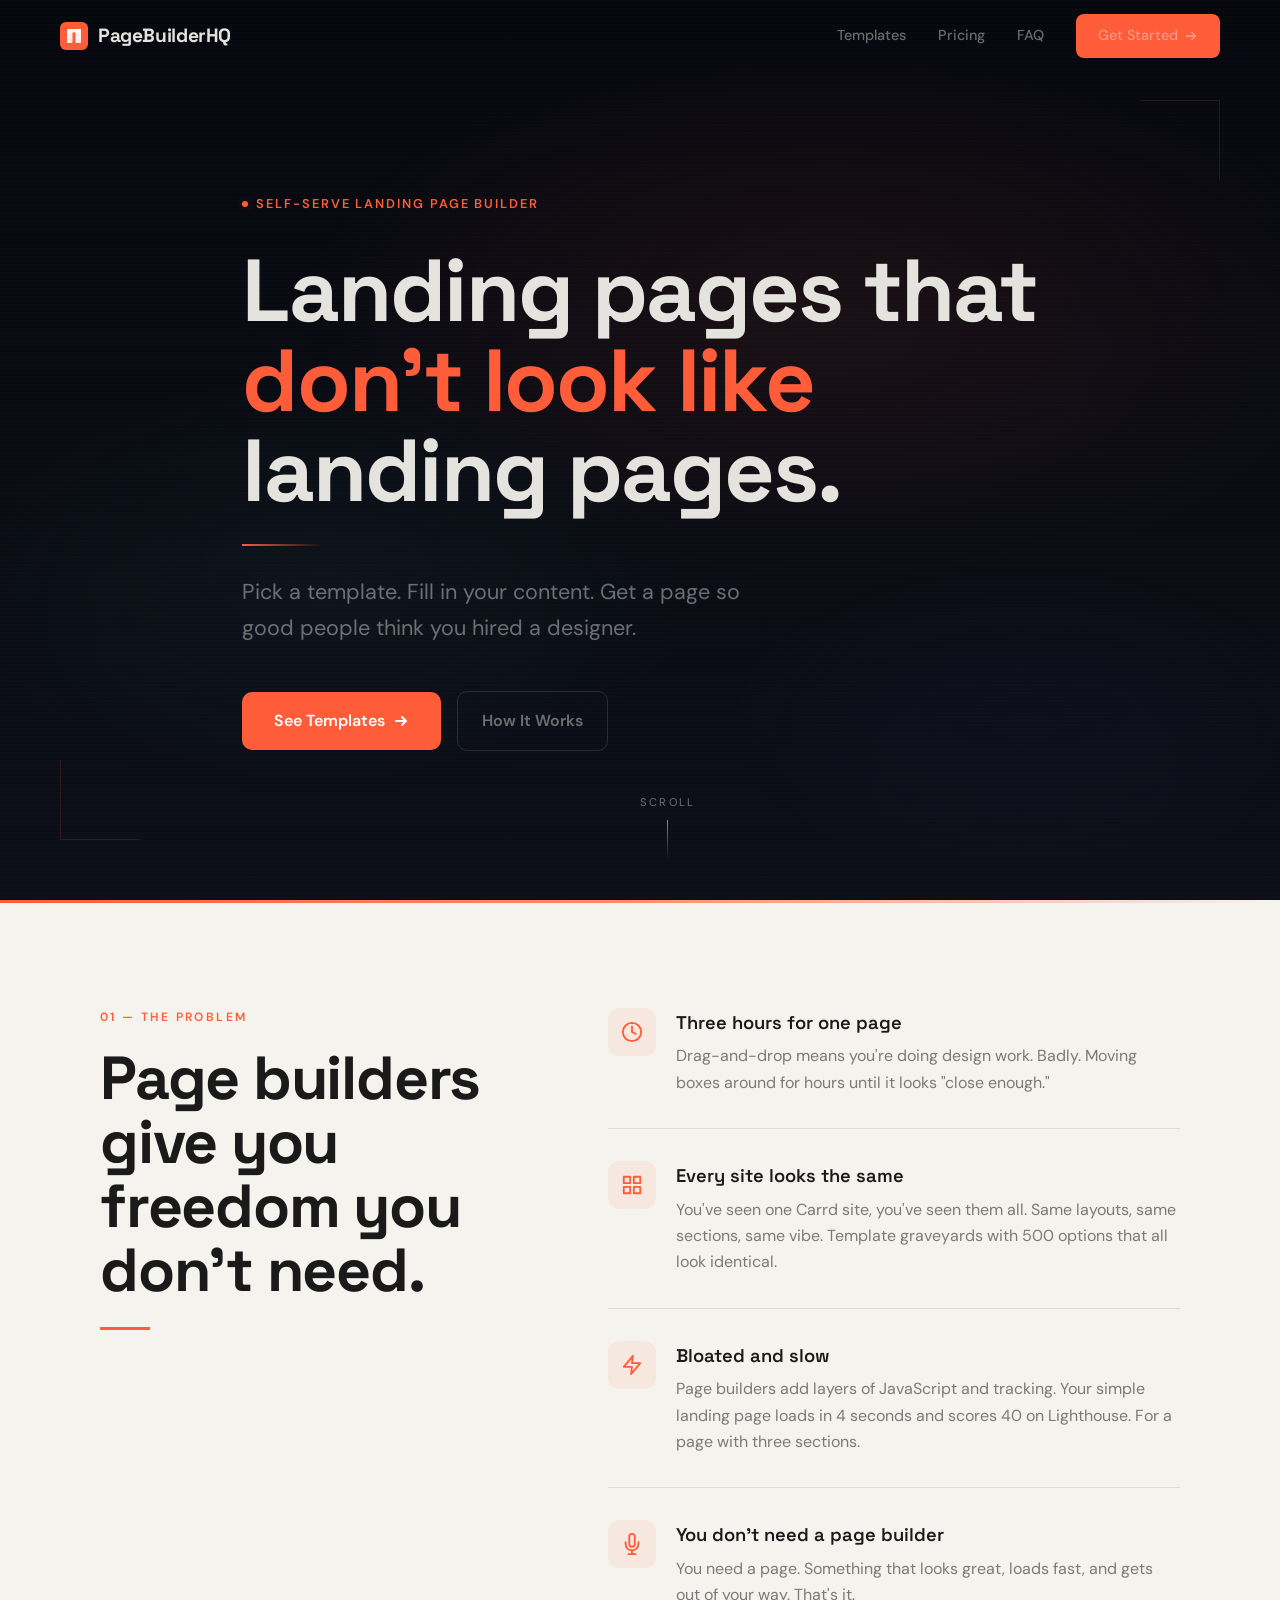
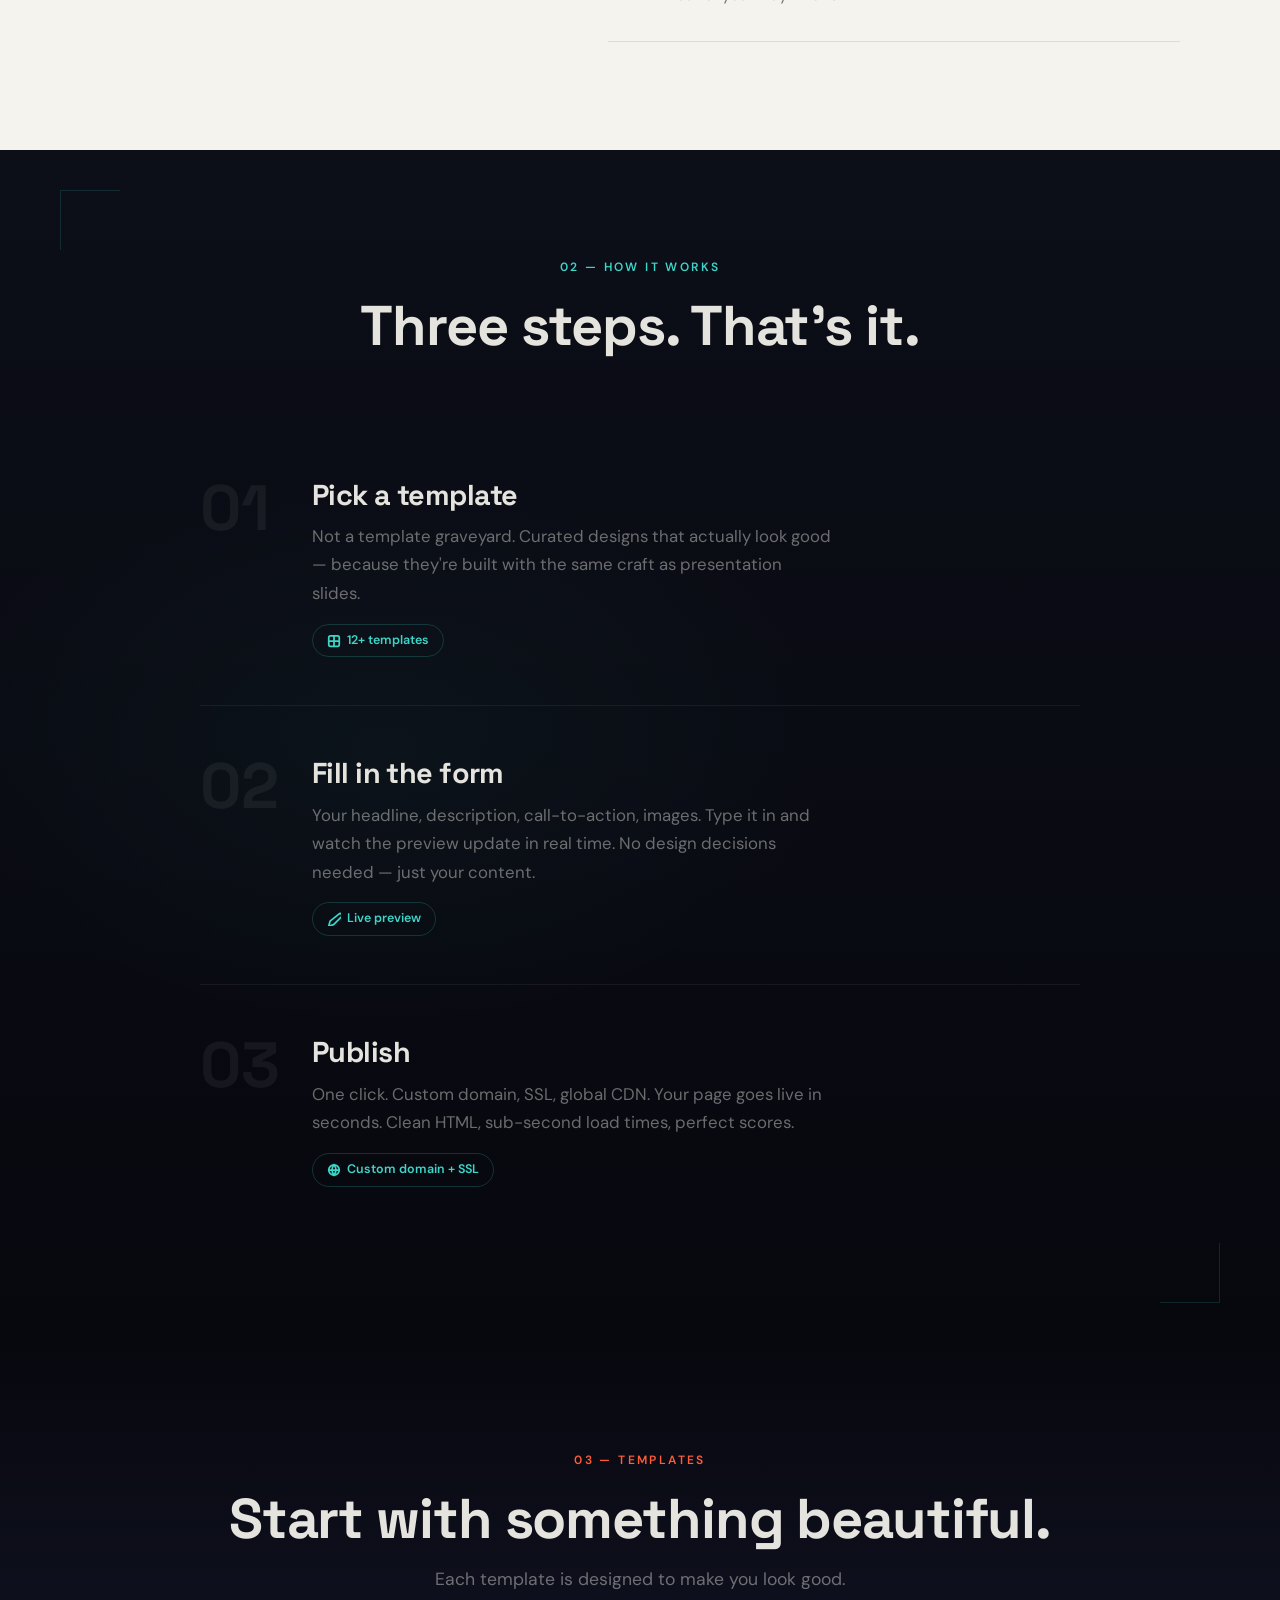
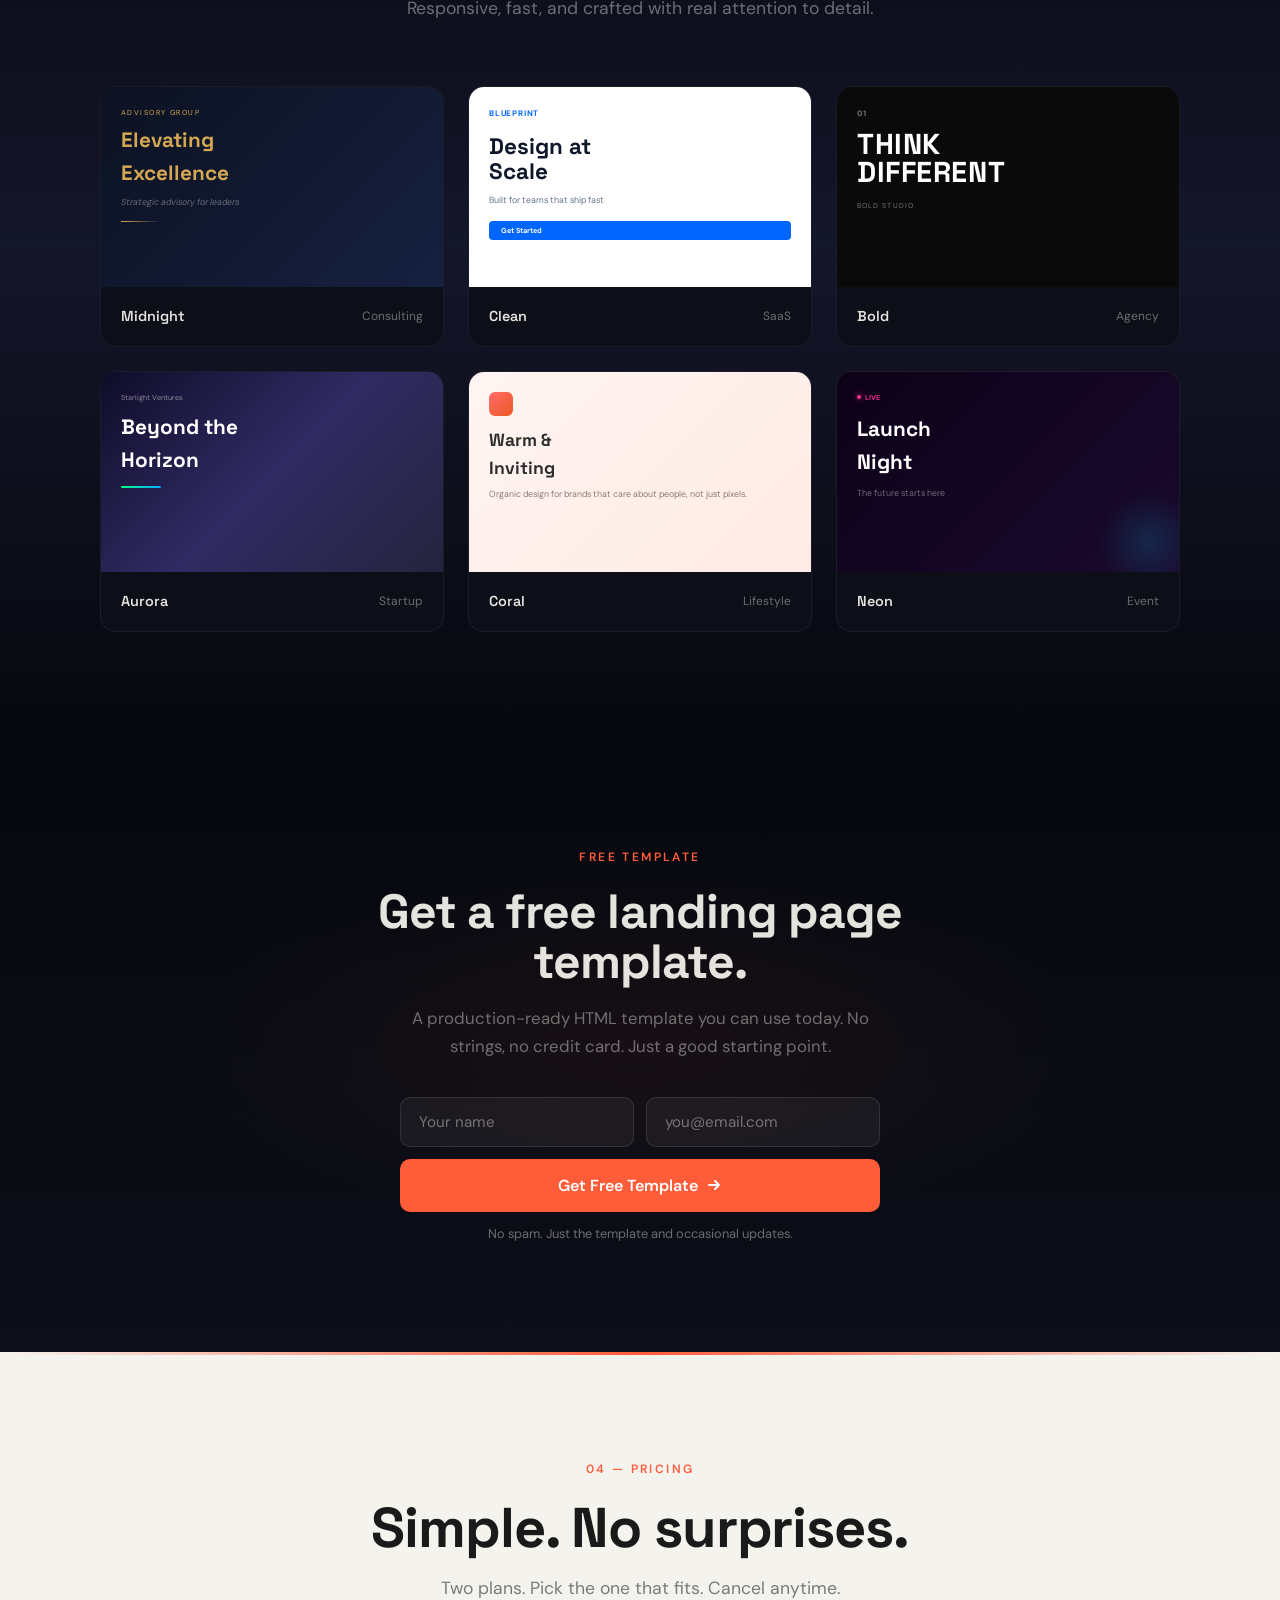
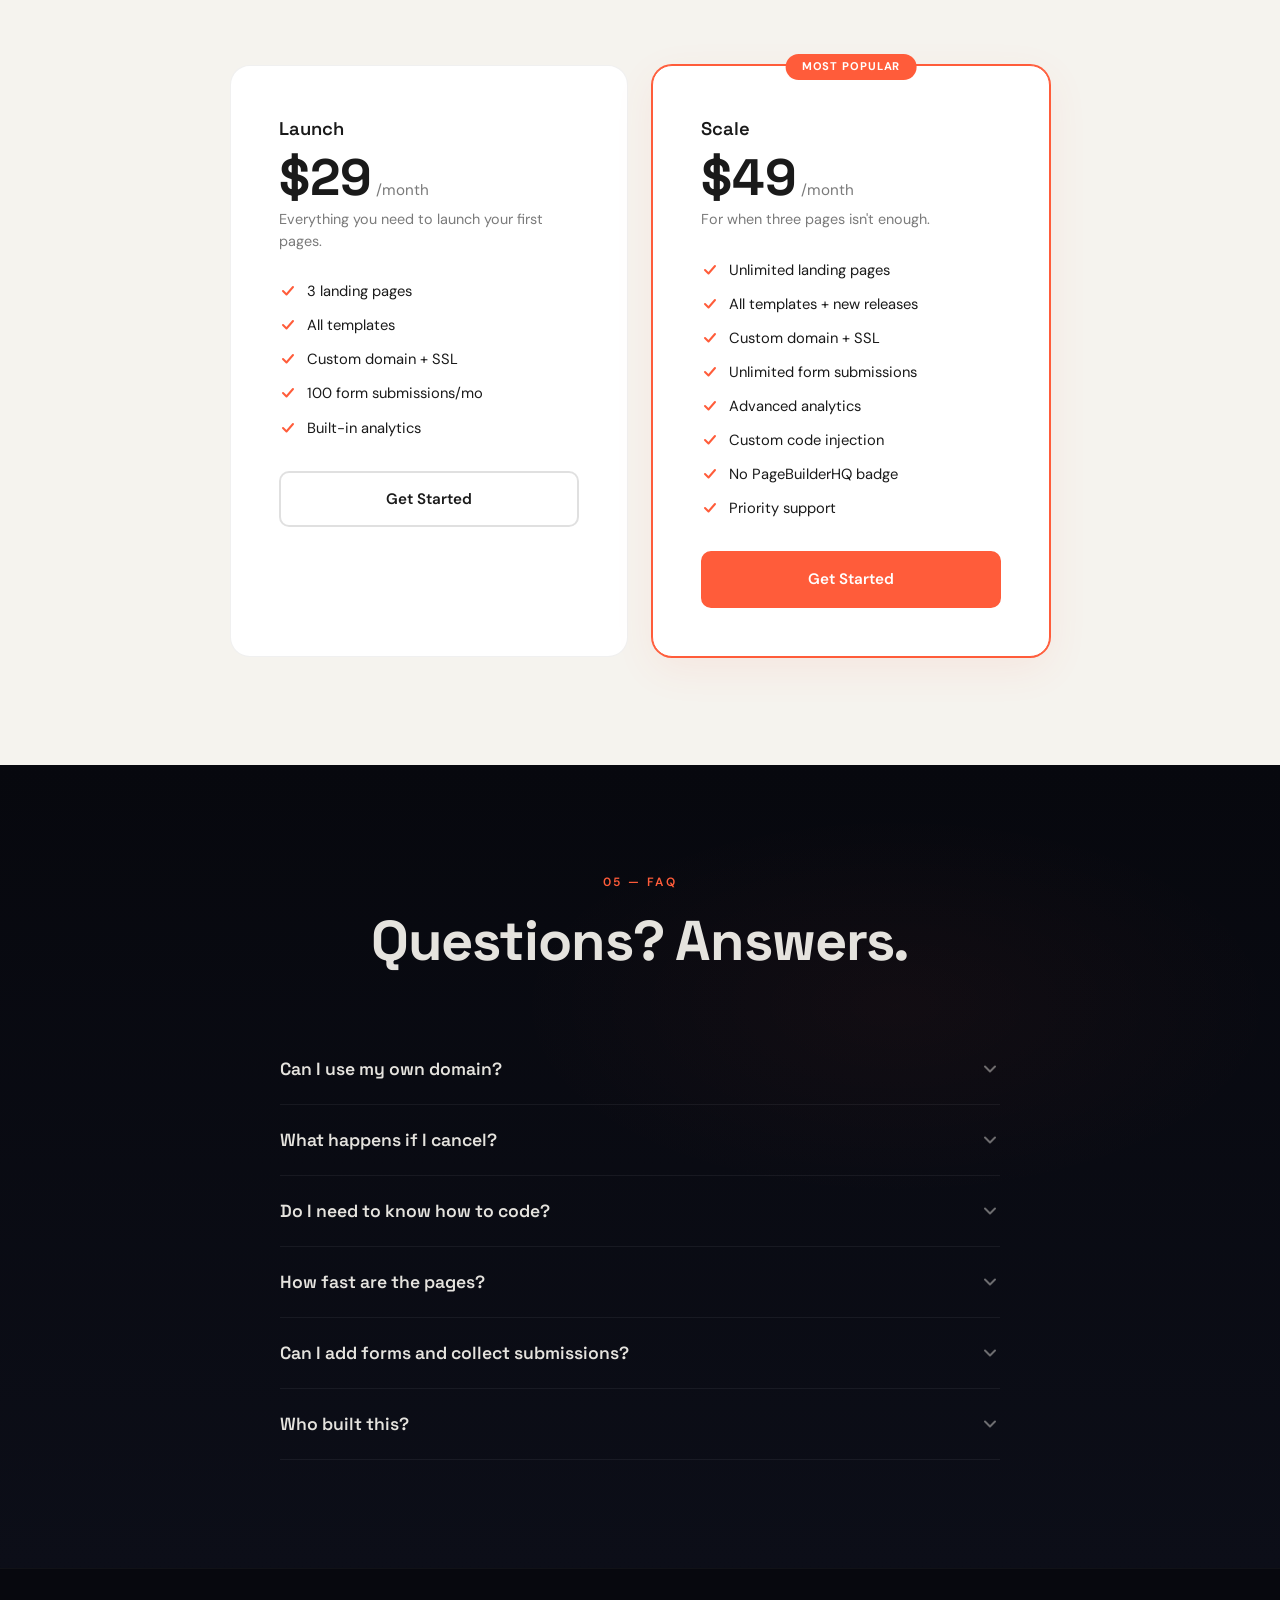
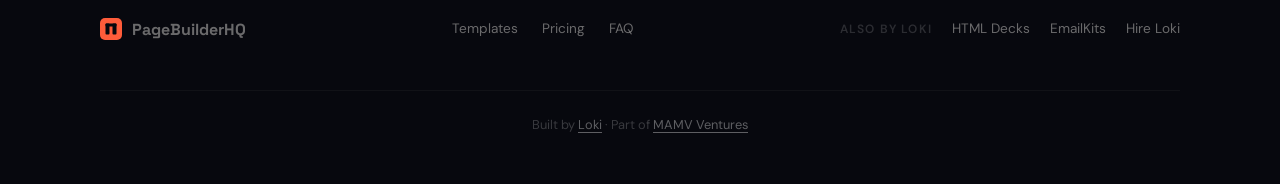
==== commit 33a7e73b: "Add email capture + ecosystem cross-links - Email capture form (name + email) between templates and " ====
--- a/index.html
+++ b/index.html
@@ -377,6 +377,33 @@
   </section>
 
   <!-- ============================================================
+       EMAIL CAPTURE
+       ============================================================ -->
+  <section class="section section--email" id="email-capture">
+    <div class="container">
+      <div class="email-capture reveal">
+        <div class="email-capture__content">
+          <div class="email-capture__label">Free Template</div>
+          <h2 class="email-capture__title">Get a free landing page template.</h2>
+          <p class="email-capture__text">A production-ready HTML template you can use today. No strings, no credit card. Just a good starting point.</p>
+        </div>
+        <form class="email-capture__form" id="captureForm">
+          <div class="email-capture__fields">
+            <input type="text" name="name" placeholder="Your name" class="email-capture__input" autocomplete="given-name">
+            <input type="email" name="email" placeholder="you@email.com" class="email-capture__input" required autocomplete="email">
+          </div>
+          <button type="submit" class="email-capture__btn" id="captureBtn">
+            Get Free Template
+            <svg viewBox="0 0 16 16" fill="none" stroke="currentColor" stroke-width="2" stroke-linecap="round" stroke-linejoin="round"><path d="M3 8h10M9 4l4 4-4 4"/></svg>
+          </button>
+          <p class="email-capture__note">No spam. Just the template and occasional updates.</p>
+        </form>
+        <div class="email-capture__status" id="captureStatus" style="display:none;"></div>
+      </div>
+    </div>
+  </section>
+
+  <!-- ============================================================
        PRICING
        ============================================================ -->
   <section class="section section--pricing" id="pricing">
@@ -565,7 +592,11 @@
           <a href="#templates">Templates</a>
           <a href="#pricing">Pricing</a>
           <a href="#faq">FAQ</a>
+        </div>
+        <div class="footer__ecosystem">
+          <span class="footer__ecosystem-label">Also by Loki</span>
           <a href="https://htmldecks.com" target="_blank" rel="noopener">HTML Decks</a>
+          <a href="https://emailkits.com" target="_blank" rel="noopener">EmailKits</a>
           <a href="https://hireloki.com" target="_blank" rel="noopener">Hire Loki</a>
         </div>
         <p class="footer__copy">Built by <a href="https://hireloki.com" target="_blank" rel="noopener" style="color: rgba(255,255,255,0.35); text-decoration: underline; text-underline-offset: 3px;">Loki</a> &middot; Part of <a href="https://mamv.co" target="_blank" rel="noopener" style="color: rgba(255,255,255,0.35); text-decoration: underline; text-underline-offset: 3px;">MAMV Ventures</a></p>
@@ -672,6 +703,47 @@
       });
     });
 
+    // --- Email Capture Form ---
+    var captureForm = document.getElementById('captureForm');
+    var captureBtn = document.getElementById('captureBtn');
+    var captureStatus = document.getElementById('captureStatus');
+    var APPS_SCRIPT_URL = 'https://script.google.com/macros/s/AKfycbxUkZV2hLhLq9zMkIueQzeiPKZUx8_4E8gyUF1t0Q3VHJXSxp6ZRVSXVMgcMdT4fdU/exec';
+
+    if (captureForm) {
+      captureForm.addEventListener('submit', function(e) {
+        e.preventDefault();
+        var email = captureForm.querySelector('input[name="email"]').value.trim();
+        var name = captureForm.querySelector('input[name="name"]').value.trim();
+        if (!email) return;
+
+        captureBtn.textContent = 'Sending...';
+        captureBtn.disabled = true;
+
+        fetch(APPS_SCRIPT_URL, {
+          method: 'POST',
+          mode: 'no-cors',
+          headers: { 'Content-Type': 'application/json' },
+          body: JSON.stringify({
+            email: email,
+            name: name,
+            product: 'pagebuilderhq',
+            source: 'website'
+          })
+        }).then(function() {
+          captureStatus.style.display = 'block';
+          captureStatus.className = 'email-capture__status email-capture__status--success';
+          captureStatus.textContent = "You're in. Check your email for the template.";
+          captureForm.style.display = 'none';
+        }).catch(function() {
+          captureStatus.style.display = 'block';
+          captureStatus.className = 'email-capture__status email-capture__status--error';
+          captureStatus.textContent = 'Something went wrong. Please try again.';
+          captureBtn.textContent = 'Get Free Template';
+          captureBtn.disabled = false;
+        });
+      });
+    }
+
   })();
   </script>
 
--- a/styles.css
+++ b/styles.css
@@ -916,6 +916,182 @@
 .template-card__type {
   font-size: 0.75rem;
   color: var(--text-light-muted);
+}
+
+/* ============================
+   9b. Email Capture Section
+   ============================ */
+.section--email {
+  background:
+    radial-gradient(ellipse 60% 50% at 50% 50%, rgba(255, 92, 58, 0.06) 0%, transparent 60%),
+    linear-gradient(180deg, var(--dark-1) 0%, var(--dark-2) 100%);
+}
+
+.email-capture {
+  max-width: 720px;
+  margin: 0 auto;
+  text-align: center;
+}
+
+.email-capture__label {
+  font-size: 0.75rem;
+  font-weight: 600;
+  text-transform: uppercase;
+  letter-spacing: 0.2em;
+  color: var(--accent);
+  margin-bottom: 20px;
+}
+
+.email-capture__title {
+  font-size: clamp(2rem, 4vw, 3rem);
+  color: var(--text-light);
+  margin-bottom: 16px;
+}
+
+.email-capture__text {
+  font-size: 1.05rem;
+  color: var(--text-light-muted);
+  line-height: 1.7;
+  max-width: 480px;
+  margin: 0 auto 36px;
+}
+
+.email-capture__form {
+  max-width: 480px;
+  margin: 0 auto;
+}
+
+.email-capture__fields {
+  display: flex;
+  gap: 12px;
+  margin-bottom: 12px;
+}
+
+.email-capture__input {
+  flex: 1;
+  padding: 14px 18px;
+  border: 1px solid rgba(255, 255, 255, 0.1);
+  border-radius: 10px;
+  background: rgba(255, 255, 255, 0.05);
+  color: var(--text-light);
+  font-family: 'DM Sans', sans-serif;
+  font-size: 0.95rem;
+  outline: none;
+  transition: border-color 0.25s ease, background 0.25s ease;
+}
+
+.email-capture__input::placeholder {
+  color: var(--text-light-muted);
+}
+
+.email-capture__input:focus {
+  border-color: var(--accent);
+  background: rgba(255, 255, 255, 0.08);
+}
+
+.email-capture__btn {
+  width: 100%;
+  display: inline-flex;
+  align-items: center;
+  justify-content: center;
+  gap: 8px;
+  padding: 16px 32px;
+  background: var(--accent);
+  color: #fff;
+  font-family: 'DM Sans', sans-serif;
+  font-size: 1rem;
+  font-weight: 600;
+  border: none;
+  border-radius: 10px;
+  cursor: pointer;
+  transition: background 0.25s ease, transform 0.25s ease, box-shadow 0.25s ease;
+}
+
+.email-capture__btn:hover {
+  background: var(--accent-soft);
+  transform: translateY(-2px);
+  box-shadow: 0 8px 30px rgba(255, 92, 58, 0.25);
+}
+
+.email-capture__btn:disabled {
+  opacity: 0.7;
+  cursor: not-allowed;
+  transform: none;
+}
+
+.email-capture__btn svg {
+  width: 16px;
+  height: 16px;
+}
+
+.email-capture__note {
+  font-size: 0.8rem;
+  color: var(--text-light-muted);
+  margin-top: 12px;
+}
+
+.email-capture__status {
+  margin-top: 24px;
+  padding: 16px 24px;
+  border-radius: 10px;
+  font-size: 0.95rem;
+  line-height: 1.5;
+}
+
+.email-capture__status--success {
+  background: rgba(61, 214, 200, 0.1);
+  border: 1px solid rgba(61, 214, 200, 0.2);
+  color: var(--teal);
+}
+
+.email-capture__status--error {
+  background: rgba(255, 92, 58, 0.1);
+  border: 1px solid rgba(255, 92, 58, 0.2);
+  color: var(--accent-soft);
+}
+
+/* ============================
+   9c. Footer Ecosystem Links
+   ============================ */
+.footer__ecosystem {
+  display: flex;
+  align-items: center;
+  gap: 20px;
+}
+
+.footer__ecosystem-label {
+  font-size: 0.75rem;
+  text-transform: uppercase;
+  letter-spacing: 0.1em;
+  color: rgba(255, 255, 255, 0.15);
+  font-weight: 600;
+}
+
+.footer__ecosystem a {
+  font-size: 0.85rem;
+  color: var(--text-light-muted);
+  transition: color 0.25s;
+}
+
+.footer__ecosystem a:hover {
+  color: var(--text-light);
+}
+
+@media (max-width: 768px) {
+  .email-capture__fields {
+    flex-direction: column;
+  }
+
+  .footer__ecosystem {
+    flex-wrap: wrap;
+    justify-content: center;
+    gap: 12px;
+  }
+
+  .footer__ecosystem-label {
+    width: 100%;
+    text-align: center;
+  }
 }
 
 /* ============================
